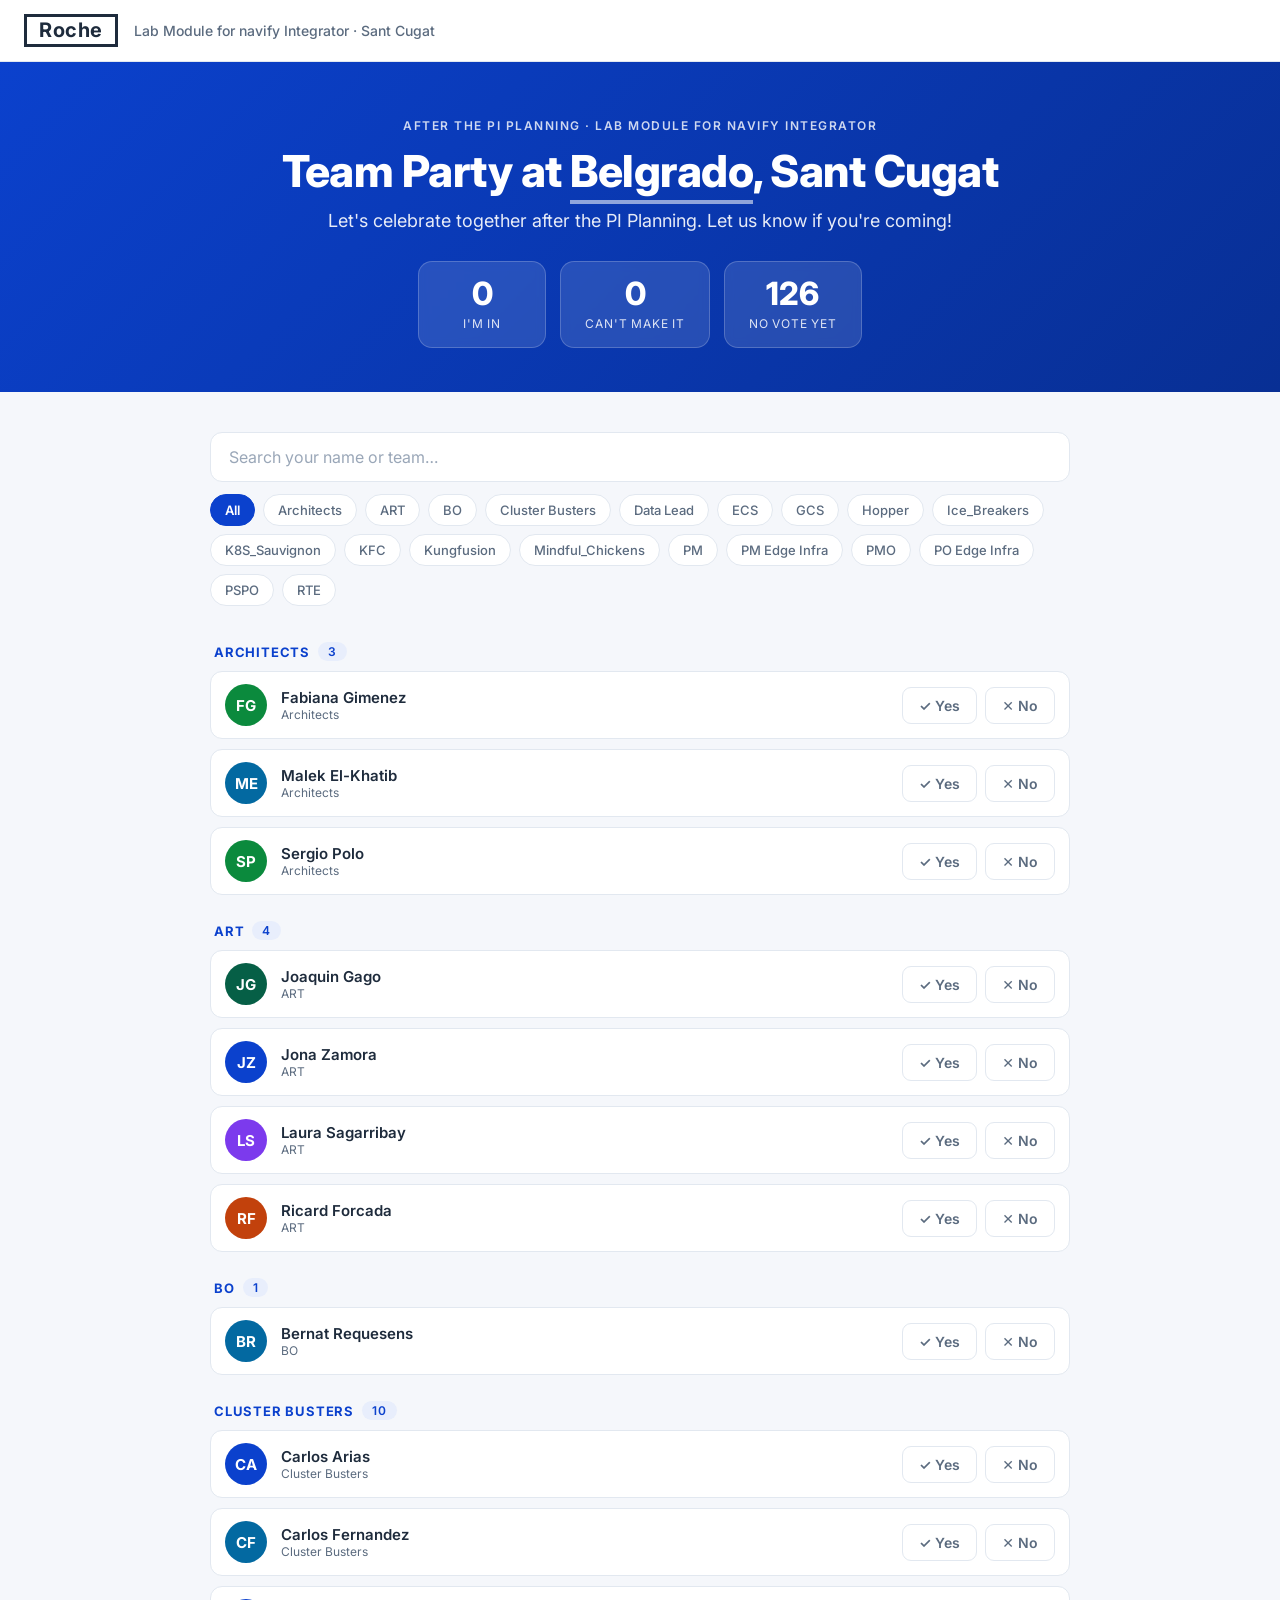
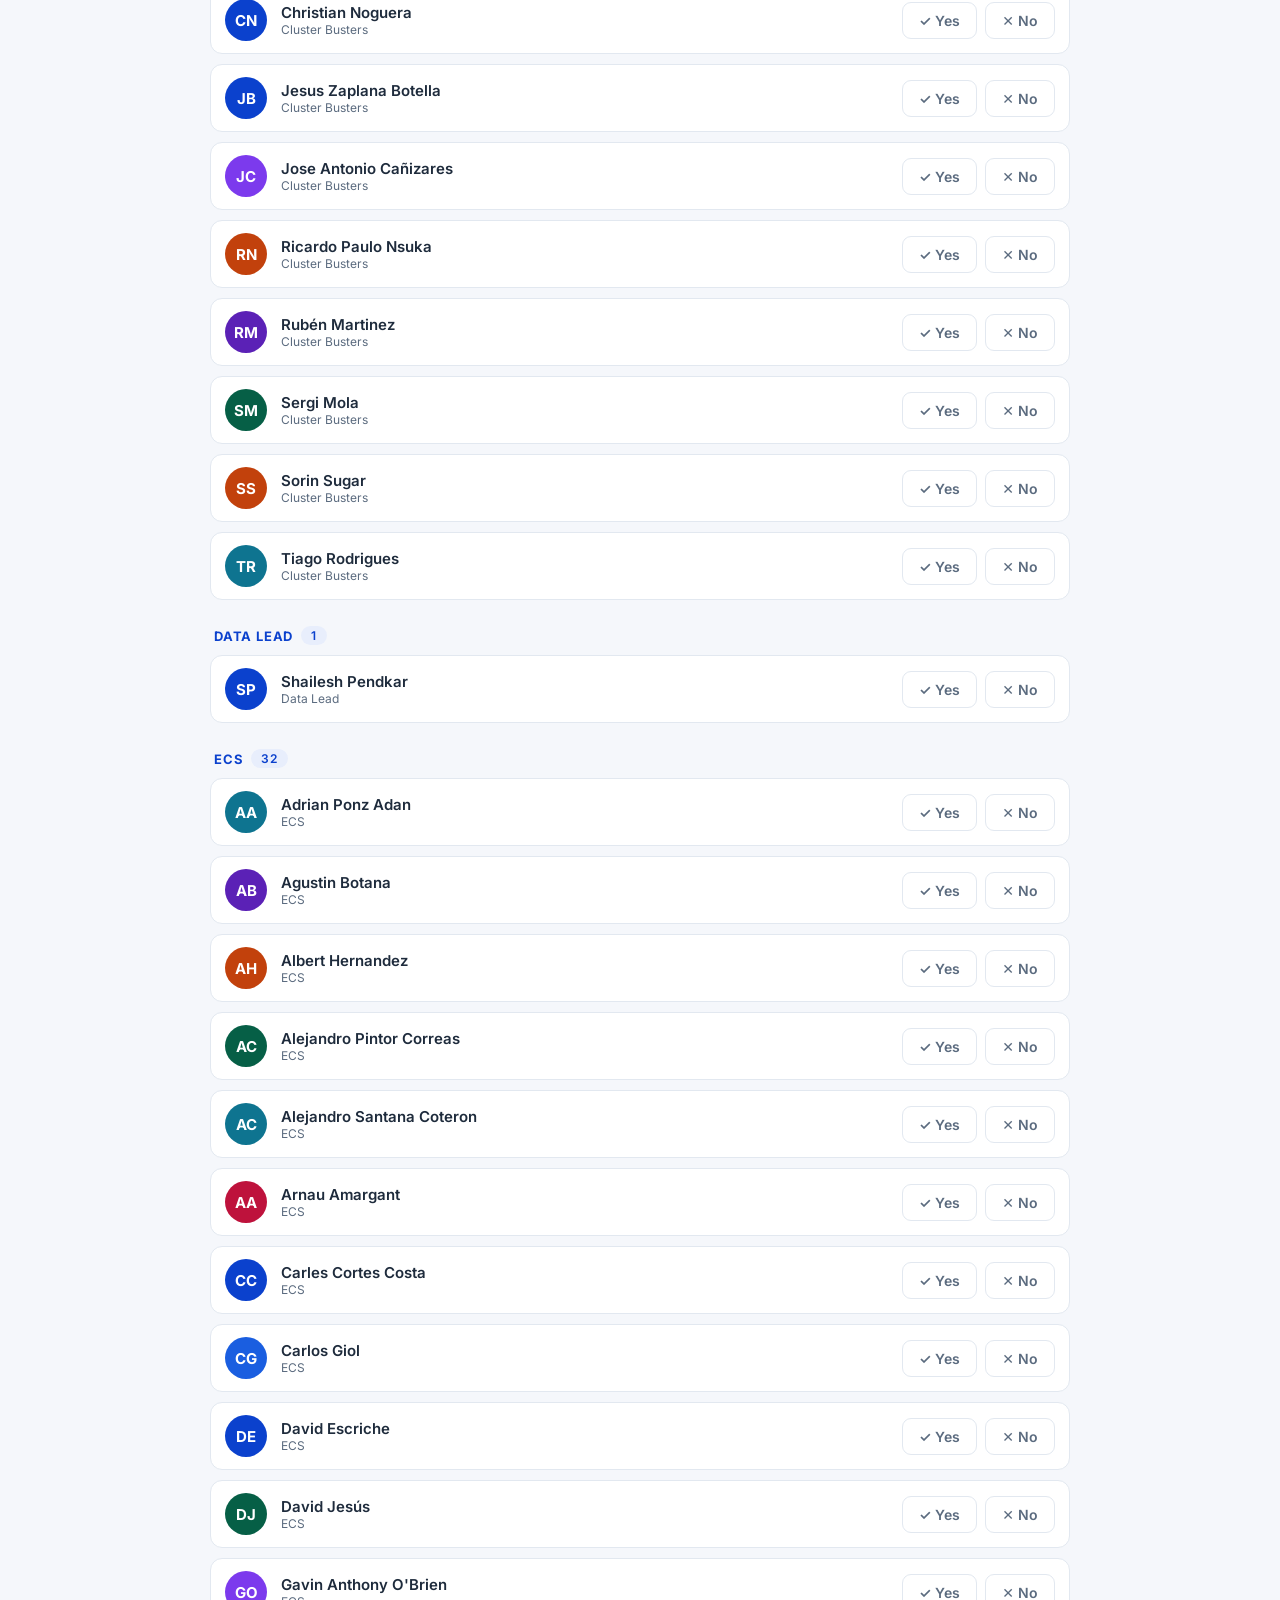
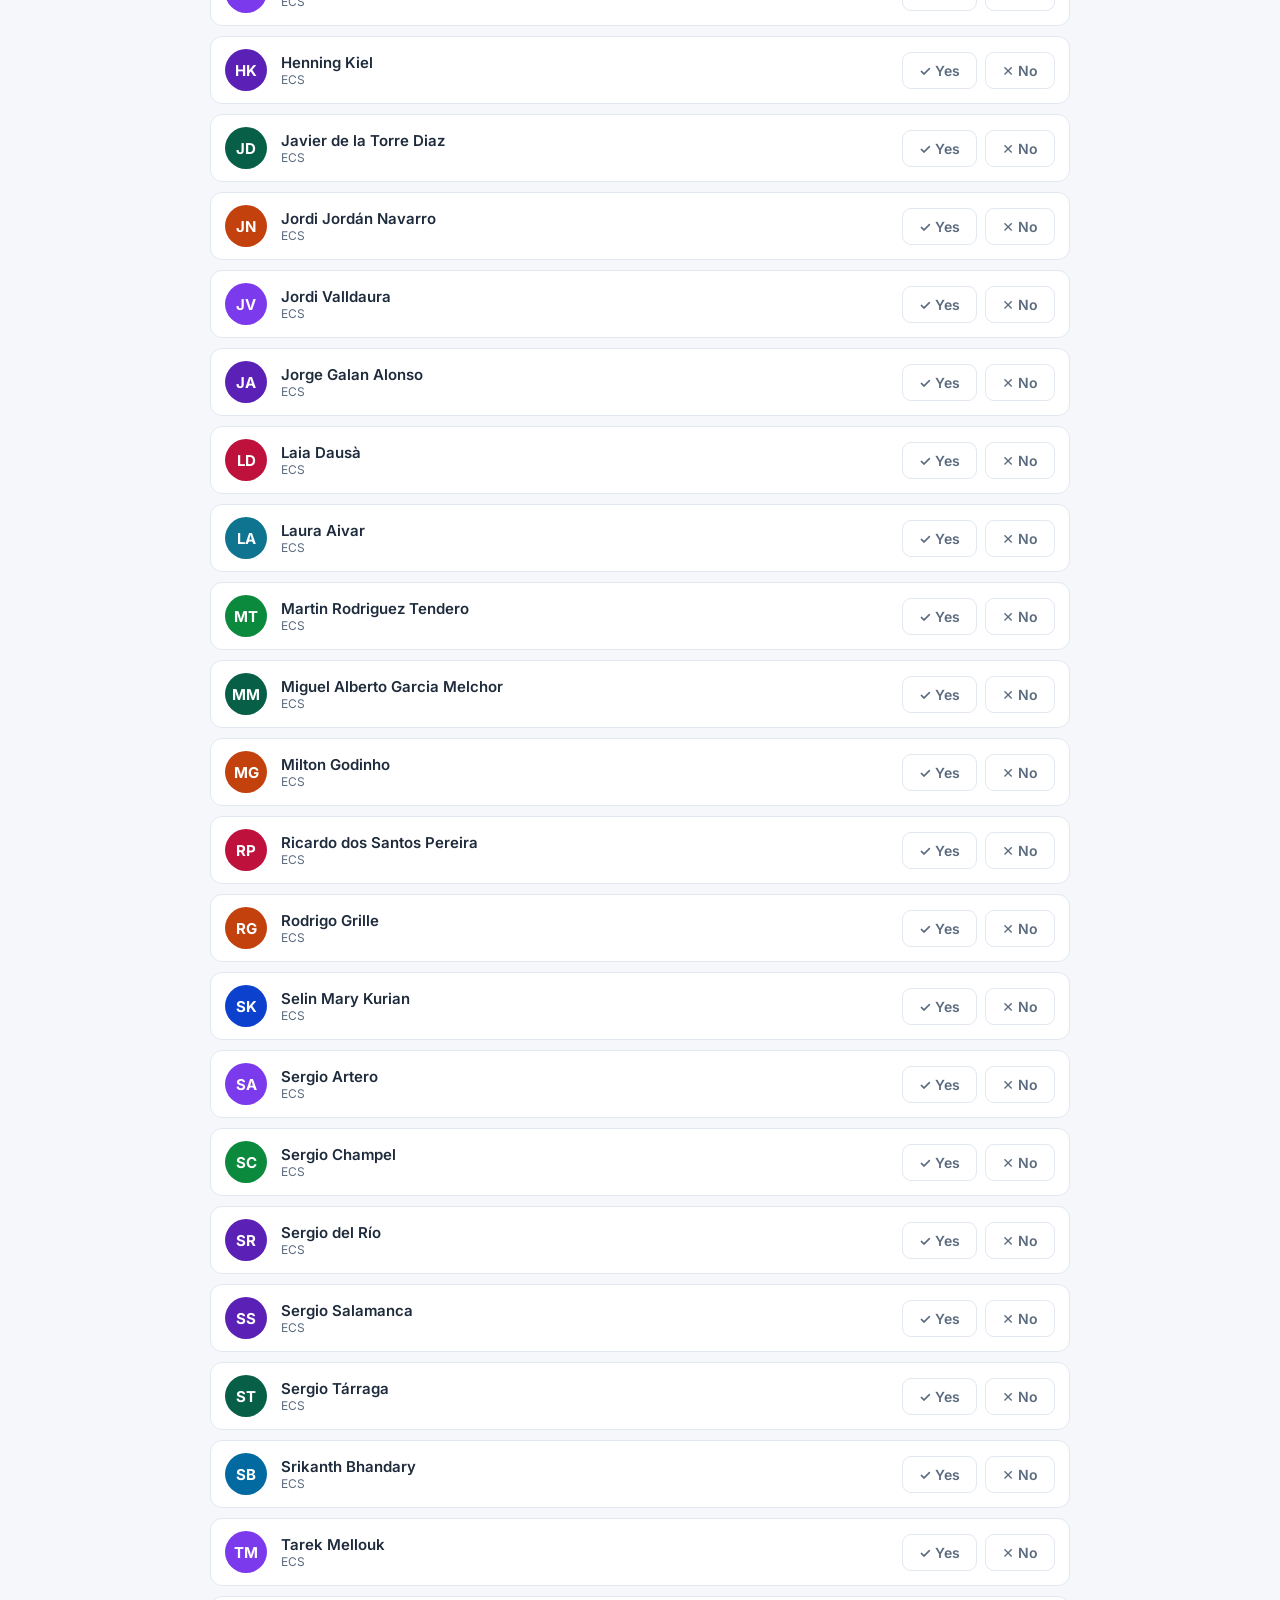
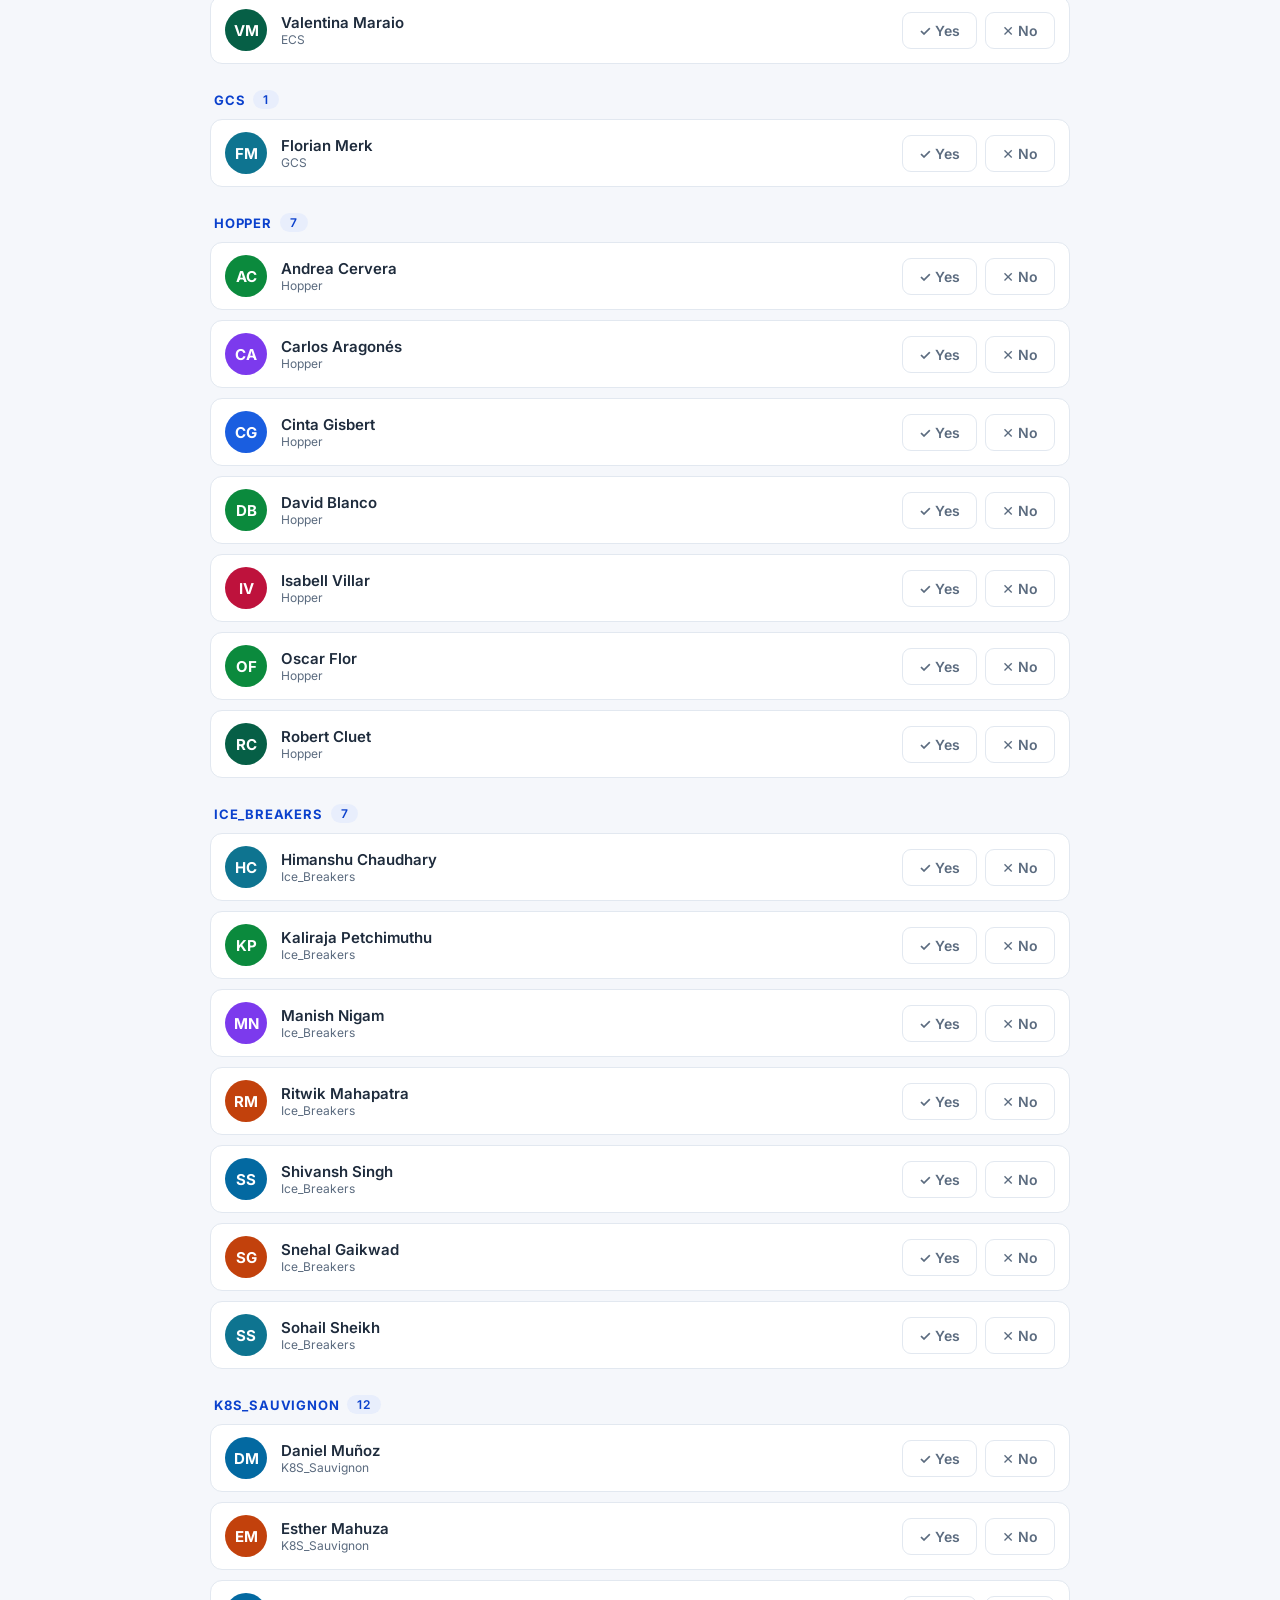
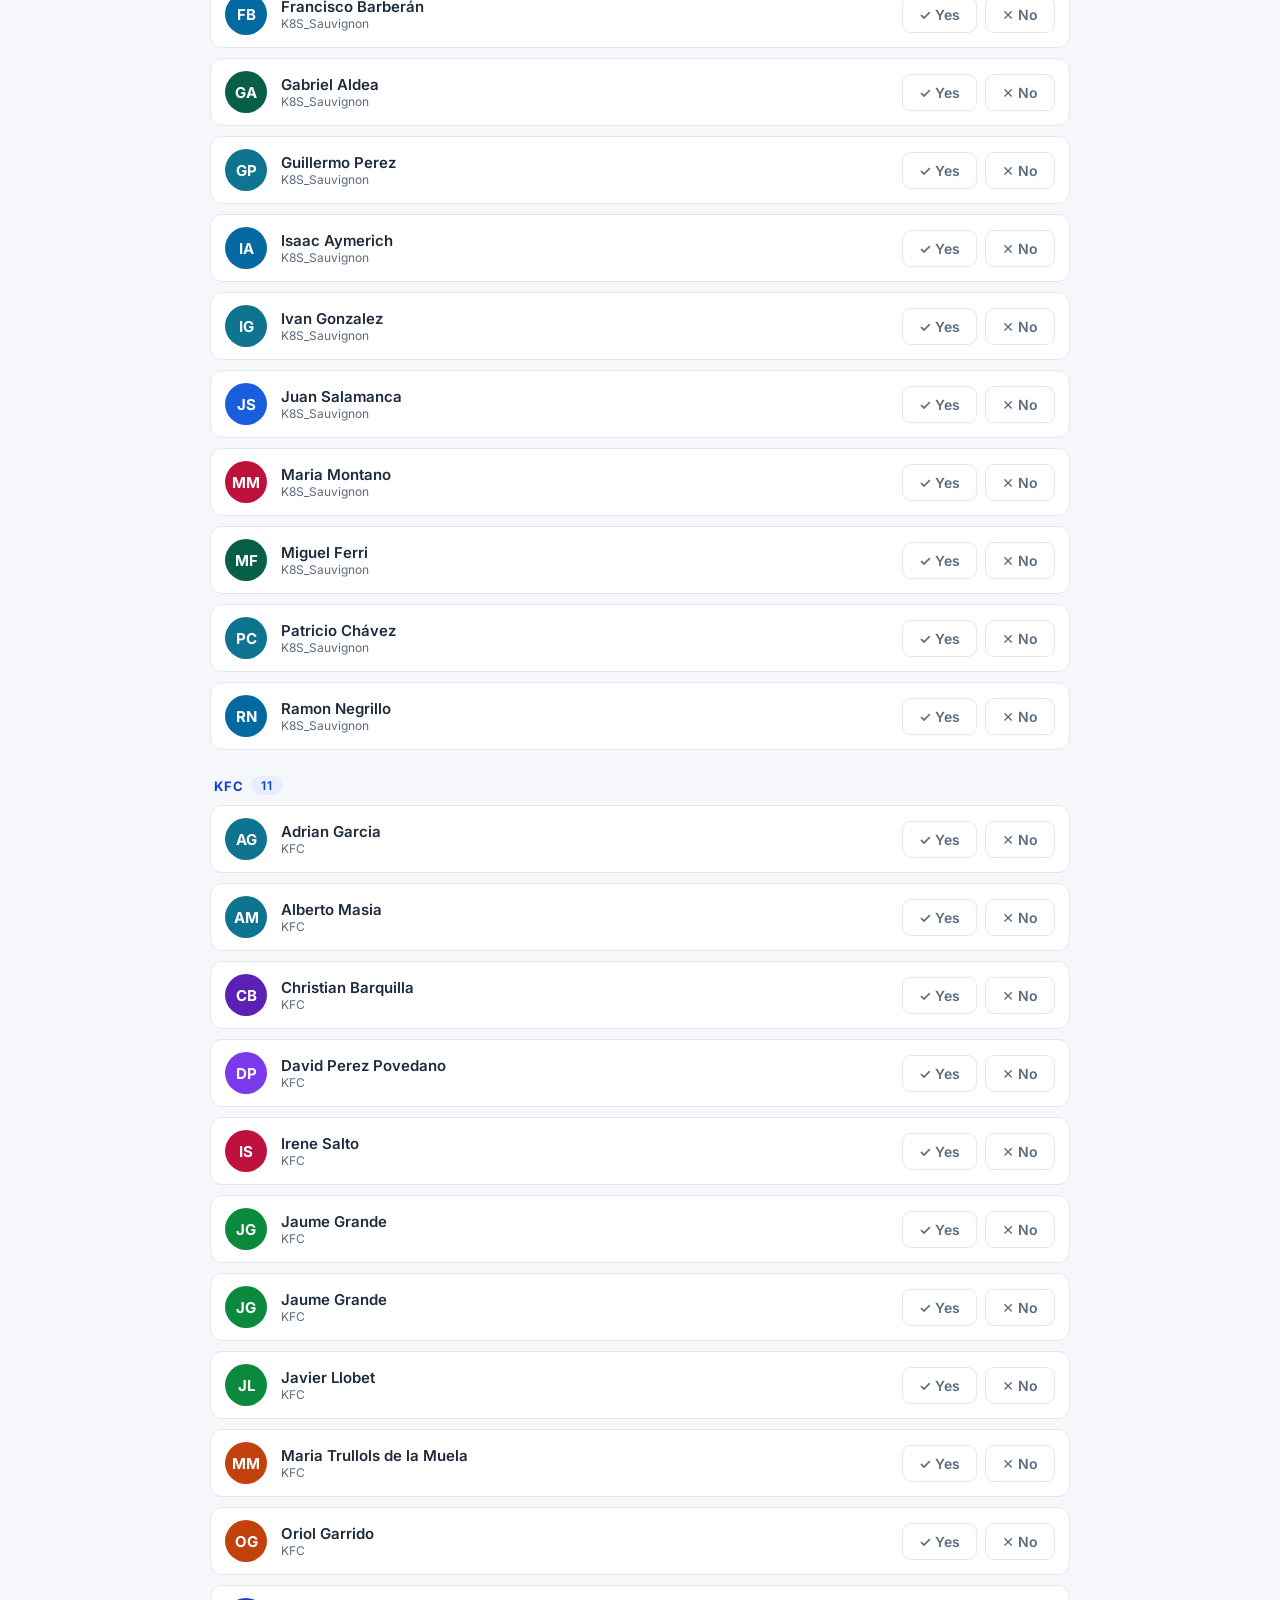
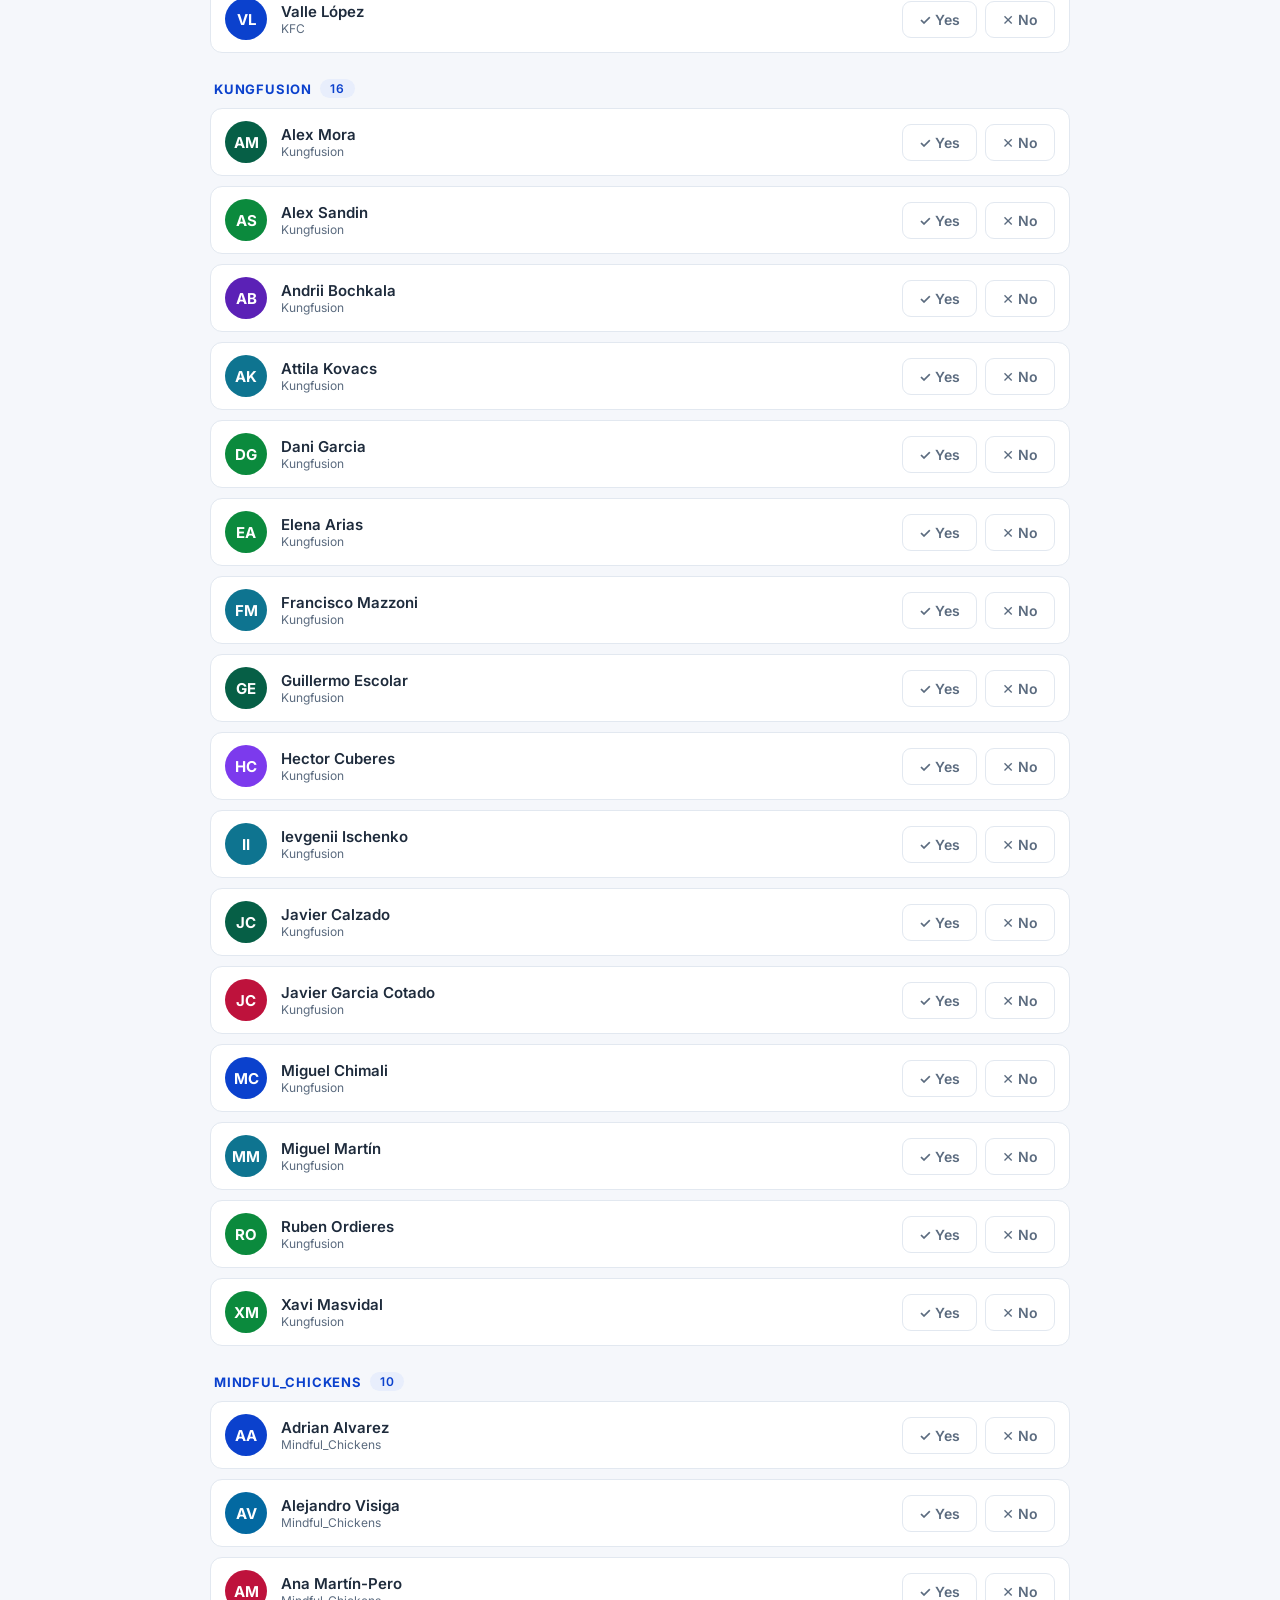
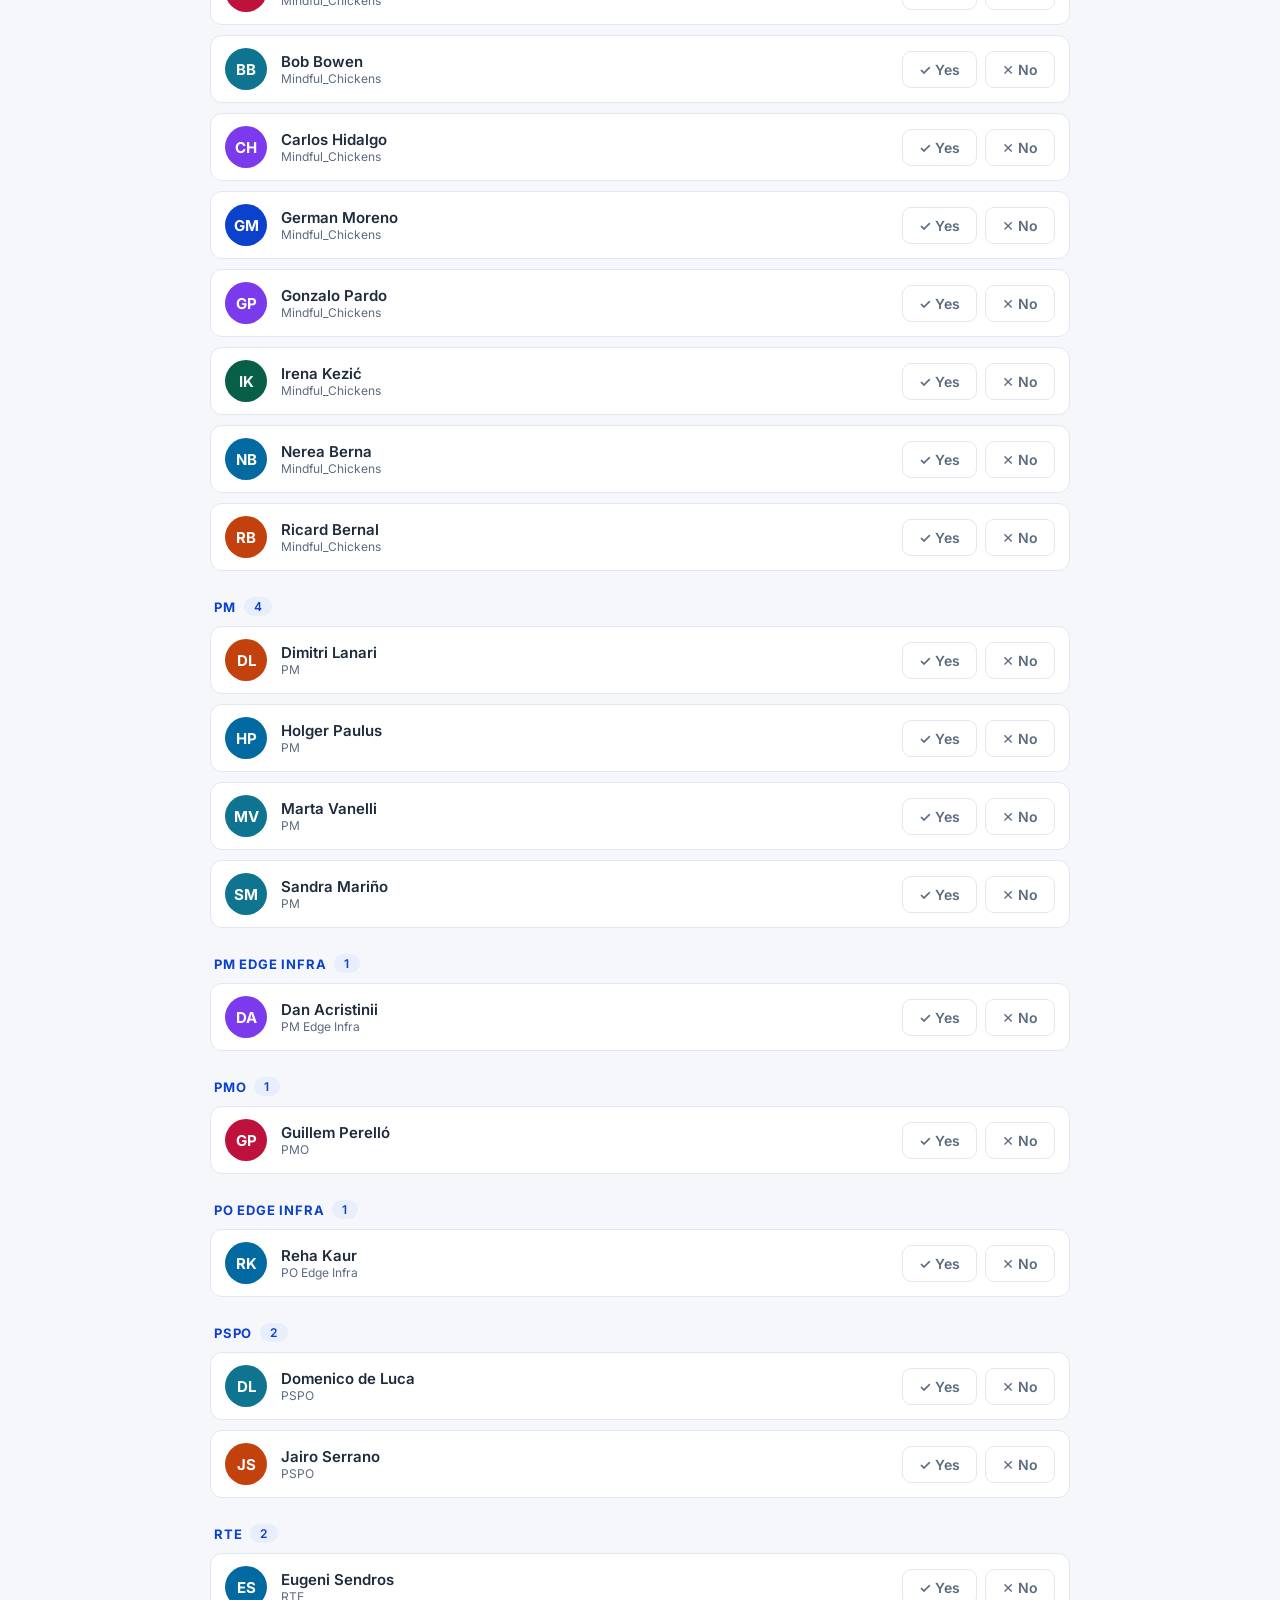
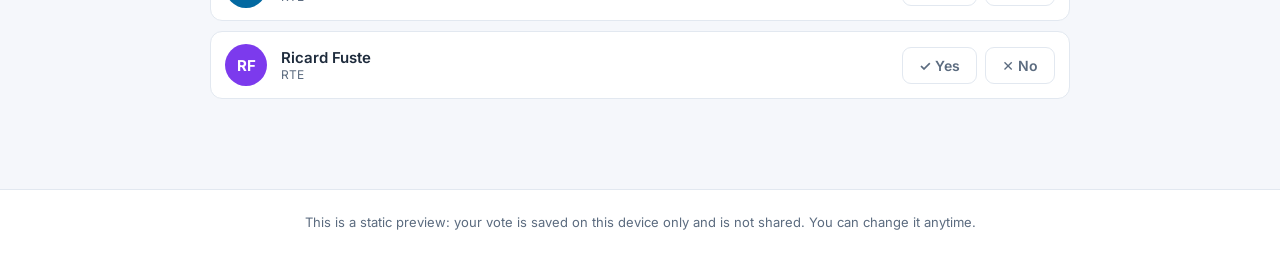
==== party/index.html @ 8cfc6067 "Add party RSVP page for Lab Module for navify Integrator Static voting page published under /party. " ====
<!DOCTYPE html>
<html lang="en">
<head>
  <meta charset="UTF-8" />
  <meta name="viewport" content="width=device-width, initial-scale=1.0" />
  <title>Team Party · Belgrado Sant Cugat</title>
  <link rel="preconnect" href="https://fonts.googleapis.com" />
  <link rel="preconnect" href="https://fonts.gstatic.com" crossorigin />
  <link href="https://fonts.googleapis.com/css2?family=Inter:wght@400;500;600;700;800&display=swap" rel="stylesheet" />
  <link rel="stylesheet" href="styles.css" />
</head>
<body>
  <nav class="topbar">
    <a class="logo" href="#" aria-label="Roche">Roche</a>
    <span class="topbar-title">Lab Module for navify Integrator · Sant Cugat</span>
  </nav>

  <header class="hero">
    <div class="hero-inner">
      <p class="eyebrow">After the PI Planning · Lab Module for navify Integrator</p>
      <h1>Team Party at <span>Belgrado</span>, Sant Cugat</h1>
      <p class="subtitle">Let's celebrate together after the PI Planning. Let us know if you're coming!</p>

      <div class="counters">
        <div class="counter yes">
          <span class="num" id="countYes">0</span>
          <span class="label">I'm in</span>
        </div>
        <div class="counter no">
          <span class="num" id="countNo">0</span>
          <span class="label">Can't make it</span>
        </div>
        <div class="counter pending">
          <span class="num" id="countPending">0</span>
          <span class="label">No vote yet</span>
        </div>
      </div>
    </div>
  </header>

  <main class="container">
    <div class="toolbar">
      <input type="search" id="search" placeholder="Search your name or team…" autocomplete="off" />
      <div class="filters" id="filters"></div>
    </div>

    <div id="teams"></div>

    <p class="empty" id="empty" hidden>No one found with this filter.</p>
  </main>

  <footer class="foot">
    <p id="modeNote">Your vote is saved automatically. You can change it anytime.</p>
  </footer>

  <script src="app.js"></script>
</body>
</html>
---- party/styles.css ----
:root {
  /* Roche brand palette */
  --roche-blue: #0b41cd;
  --roche-blue-dark: #082f94;
  --roche-blue-light: #e8eefc;
  --ink: #1e2b3c;
  --muted: #5b6b7f;
  --line: #e2e8f0;
  --bg: #f5f7fb;
  --card: #ffffff;
  --yes: #0b8a3d;
  --yes-light: #e6f5ec;
  --no: #c8102e;
  --no-light: #fdeaec;
}

* { box-sizing: border-box; margin: 0; padding: 0; }

body {
  font-family: "Inter", system-ui, -apple-system, sans-serif;
  background: var(--bg);
  color: var(--ink);
  min-height: 100vh;
  -webkit-font-smoothing: antialiased;
}

/* Top bar with Roche logo */
.topbar {
  display: flex;
  align-items: center;
  gap: 16px;
  background: #fff;
  border-bottom: 1px solid var(--line);
  padding: 14px 24px;
  position: sticky;
  top: 0;
  z-index: 20;
}
.logo {
  display: inline-block;
  border: 3px solid var(--ink);
  color: var(--ink);
  font-weight: 700;
  font-size: 20px;
  letter-spacing: 0.5px;
  padding: 3px 12px 4px;
  text-decoration: none;
  line-height: 1;
}
.topbar-title {
  color: var(--muted);
  font-size: 14px;
  font-weight: 500;
}

/* Hero */
.hero {
  background: linear-gradient(135deg, var(--roche-blue) 0%, var(--roche-blue-dark) 100%);
  color: #fff;
  padding: 56px 20px 44px;
  text-align: center;
}
.hero-inner { max-width: 820px; margin: 0 auto; }
.eyebrow {
  text-transform: uppercase;
  letter-spacing: 1.5px;
  font-size: 12px;
  font-weight: 600;
  color: rgba(255, 255, 255, 0.8);
  margin-bottom: 14px;
}
.hero h1 {
  font-size: clamp(28px, 5vw, 44px);
  font-weight: 800;
  line-height: 1.12;
  margin-bottom: 14px;
  letter-spacing: -0.5px;
}
.hero h1 span {
  color: #fff;
  border-bottom: 4px solid rgba(255, 255, 255, 0.55);
  padding-bottom: 2px;
}
.subtitle {
  color: rgba(255, 255, 255, 0.9);
  font-size: clamp(15px, 2.5vw, 18px);
  font-weight: 400;
}

.counters {
  display: flex;
  gap: 14px;
  justify-content: center;
  margin-top: 30px;
  flex-wrap: wrap;
}
.counter {
  background: rgba(255, 255, 255, 0.12);
  border: 1px solid rgba(255, 255, 255, 0.2);
  border-radius: 14px;
  padding: 16px 24px;
  min-width: 128px;
  backdrop-filter: blur(4px);
}
.counter .num { display: block; font-size: 32px; font-weight: 800; line-height: 1; color: #fff; }
.counter .label {
  font-size: 12px;
  color: rgba(255, 255, 255, 0.85);
  text-transform: uppercase;
  letter-spacing: 0.8px;
  margin-top: 6px;
  display: block;
}

/* Container */
.container { max-width: 900px; margin: 0 auto; padding: 24px 20px 80px; }

.toolbar {
  position: sticky;
  top: 63px;
  z-index: 10;
  background: var(--bg);
  padding: 16px 0 10px;
}
#search {
  width: 100%;
  padding: 14px 18px;
  border-radius: 12px;
  border: 1px solid var(--line);
  background: #fff;
  color: var(--ink);
  font-size: 16px;
  font-family: inherit;
  outline: none;
  transition: border-color 0.15s, box-shadow 0.15s;
}
#search::placeholder { color: #9aa7b8; }
#search:focus {
  border-color: var(--roche-blue);
  box-shadow: 0 0 0 3px var(--roche-blue-light);
}

.filters {
  display: flex;
  gap: 8px;
  flex-wrap: wrap;
  margin-top: 12px;
}
.chip {
  border: 1px solid var(--line);
  background: #fff;
  color: var(--muted);
  padding: 7px 14px;
  border-radius: 999px;
  font-size: 13px;
  font-weight: 500;
  cursor: pointer;
  font-family: inherit;
  transition: all 0.15s;
}
.chip:hover { border-color: var(--roche-blue); color: var(--roche-blue); }
.chip.active {
  background: var(--roche-blue);
  color: #fff;
  border-color: var(--roche-blue);
  font-weight: 600;
}

/* Team groups */
.team-group { margin-top: 26px; }
.team-title {
  font-size: 13px;
  font-weight: 700;
  color: var(--roche-blue);
  text-transform: uppercase;
  letter-spacing: 0.8px;
  margin-bottom: 10px;
  padding-left: 4px;
  display: flex;
  align-items: center;
}
.team-title .badge {
  background: var(--roche-blue-light);
  color: var(--roche-blue);
  border-radius: 999px;
  padding: 2px 10px;
  font-size: 12px;
  margin-left: 8px;
  font-weight: 600;
}

/* Person card */
.person {
  display: flex;
  align-items: center;
  gap: 14px;
  background: var(--card);
  border: 1px solid var(--line);
  border-radius: 12px;
  padding: 12px 14px;
  margin-bottom: 10px;
  transition: box-shadow 0.15s, border-color 0.15s;
}
.person:hover { box-shadow: 0 4px 14px rgba(11, 65, 205, 0.08); }
.person.voted-yes { border-color: var(--yes); background: var(--yes-light); }
.person.voted-no { border-color: var(--no); background: var(--no-light); }

.avatar {
  width: 42px;
  height: 42px;
  border-radius: 50%;
  display: grid;
  place-items: center;
  font-weight: 700;
  font-size: 15px;
  color: #fff;
  flex-shrink: 0;
}
.person-info { flex: 1; min-width: 0; }
.person-name { font-weight: 600; font-size: 15px; color: var(--ink); }
.person-team { font-size: 12px; color: var(--muted); }

.actions { display: flex; gap: 8px; flex-shrink: 0; }
.btn {
  border: 1px solid var(--line);
  background: #fff;
  color: var(--muted);
  padding: 9px 16px;
  border-radius: 9px;
  font-size: 14px;
  font-weight: 600;
  cursor: pointer;
  font-family: inherit;
  transition: all 0.15s;
}
.btn:hover { border-color: #b9c4d2; color: var(--ink); }
.btn.yes.active { background: var(--yes); border-color: var(--yes); color: #fff; }
.btn.no.active { background: var(--no); border-color: var(--no); color: #fff; }

.empty { text-align: center; color: var(--muted); margin-top: 40px; }

.foot {
  text-align: center;
  color: var(--muted);
  font-size: 13px;
  padding: 24px 20px 40px;
  border-top: 1px solid var(--line);
  background: #fff;
}

@media (max-width: 520px) {
  .btn { padding: 9px 12px; }
  .actions { gap: 6px; }
  .person { padding: 10px 11px; gap: 10px; }
  .toolbar { top: 61px; }
}
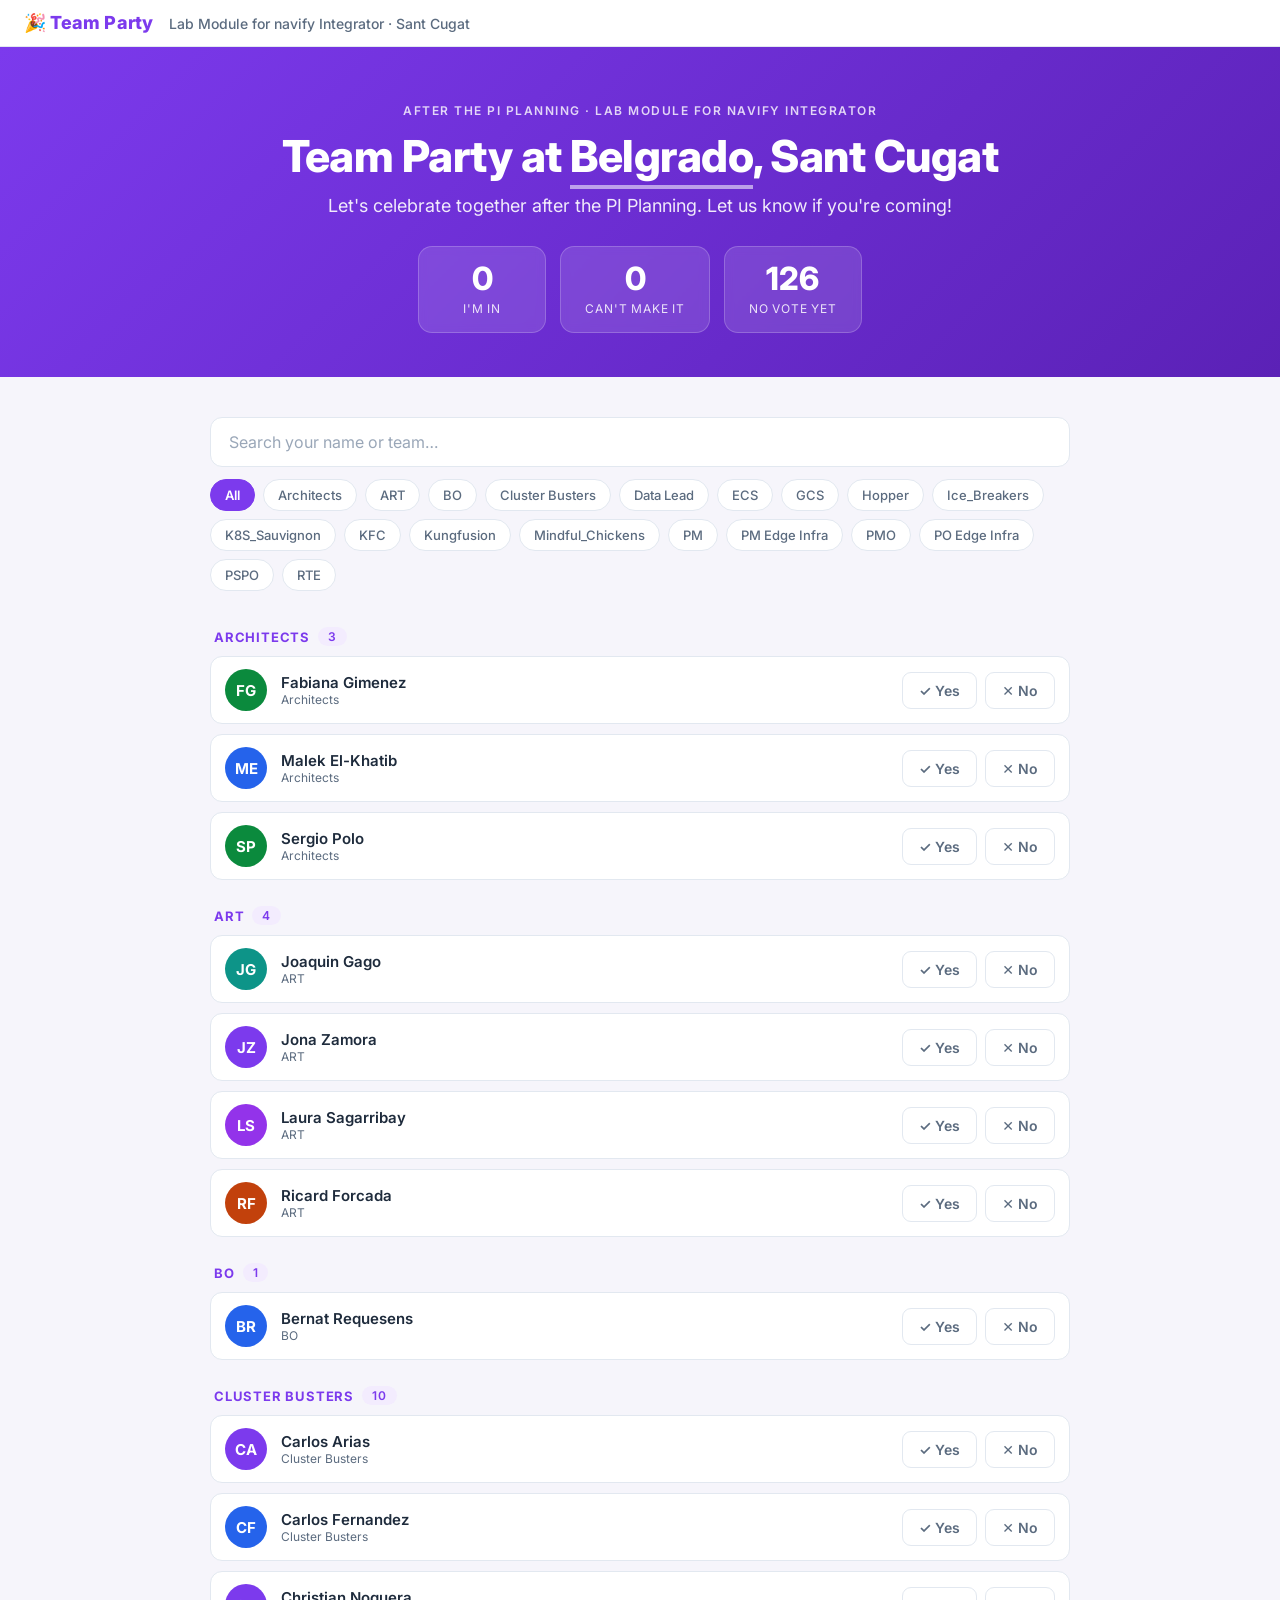
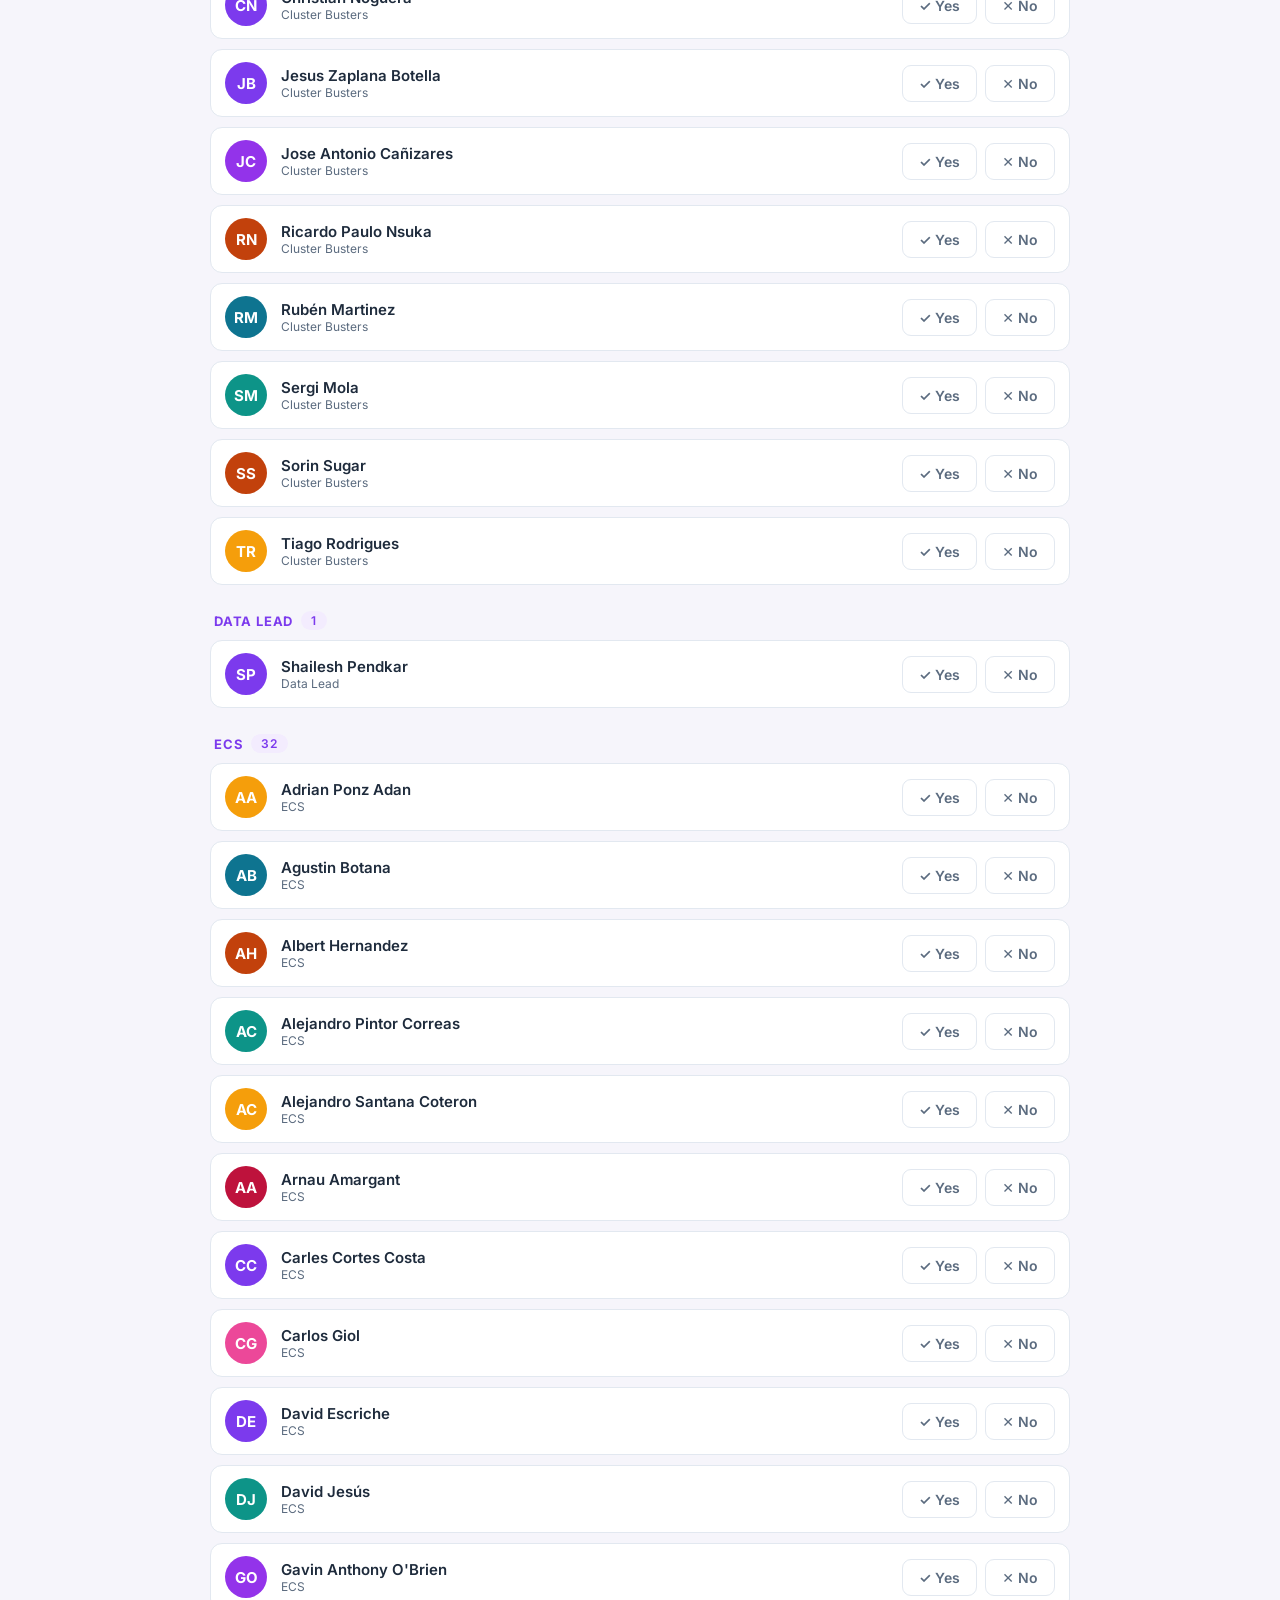
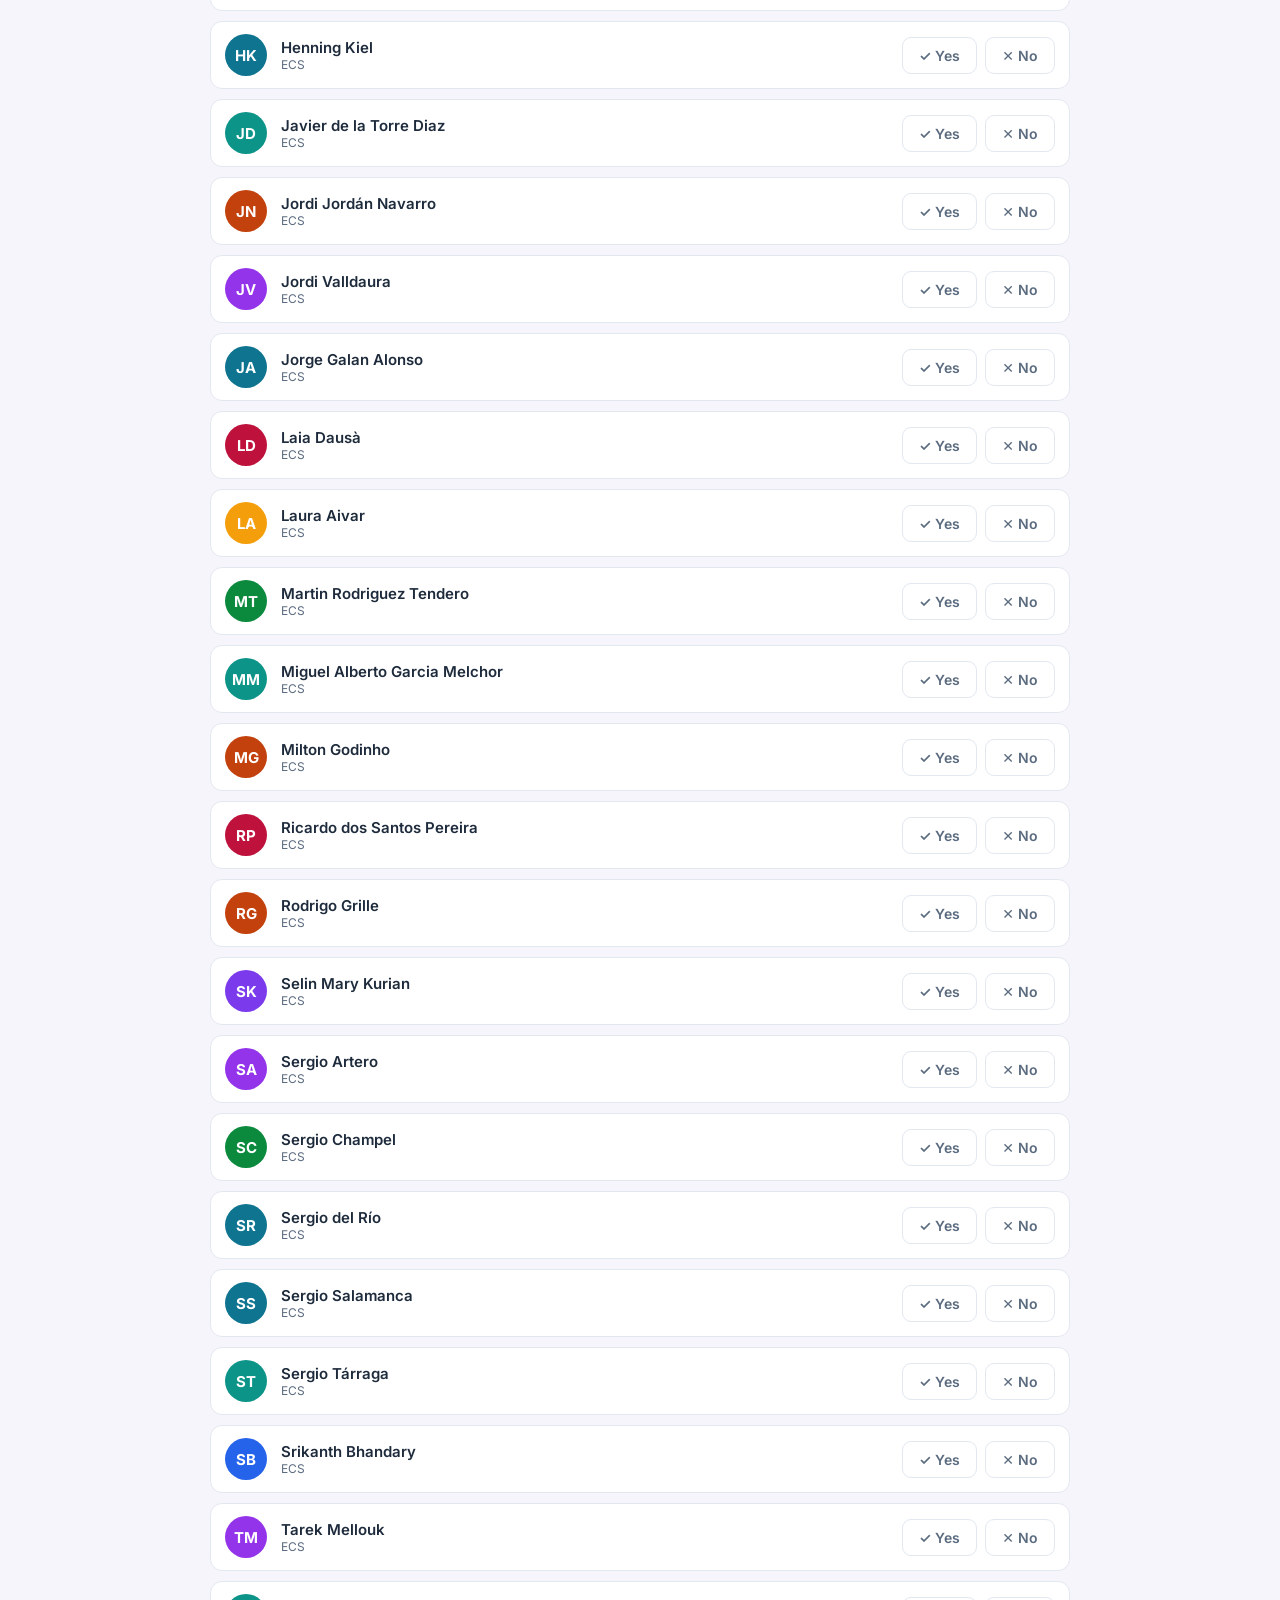
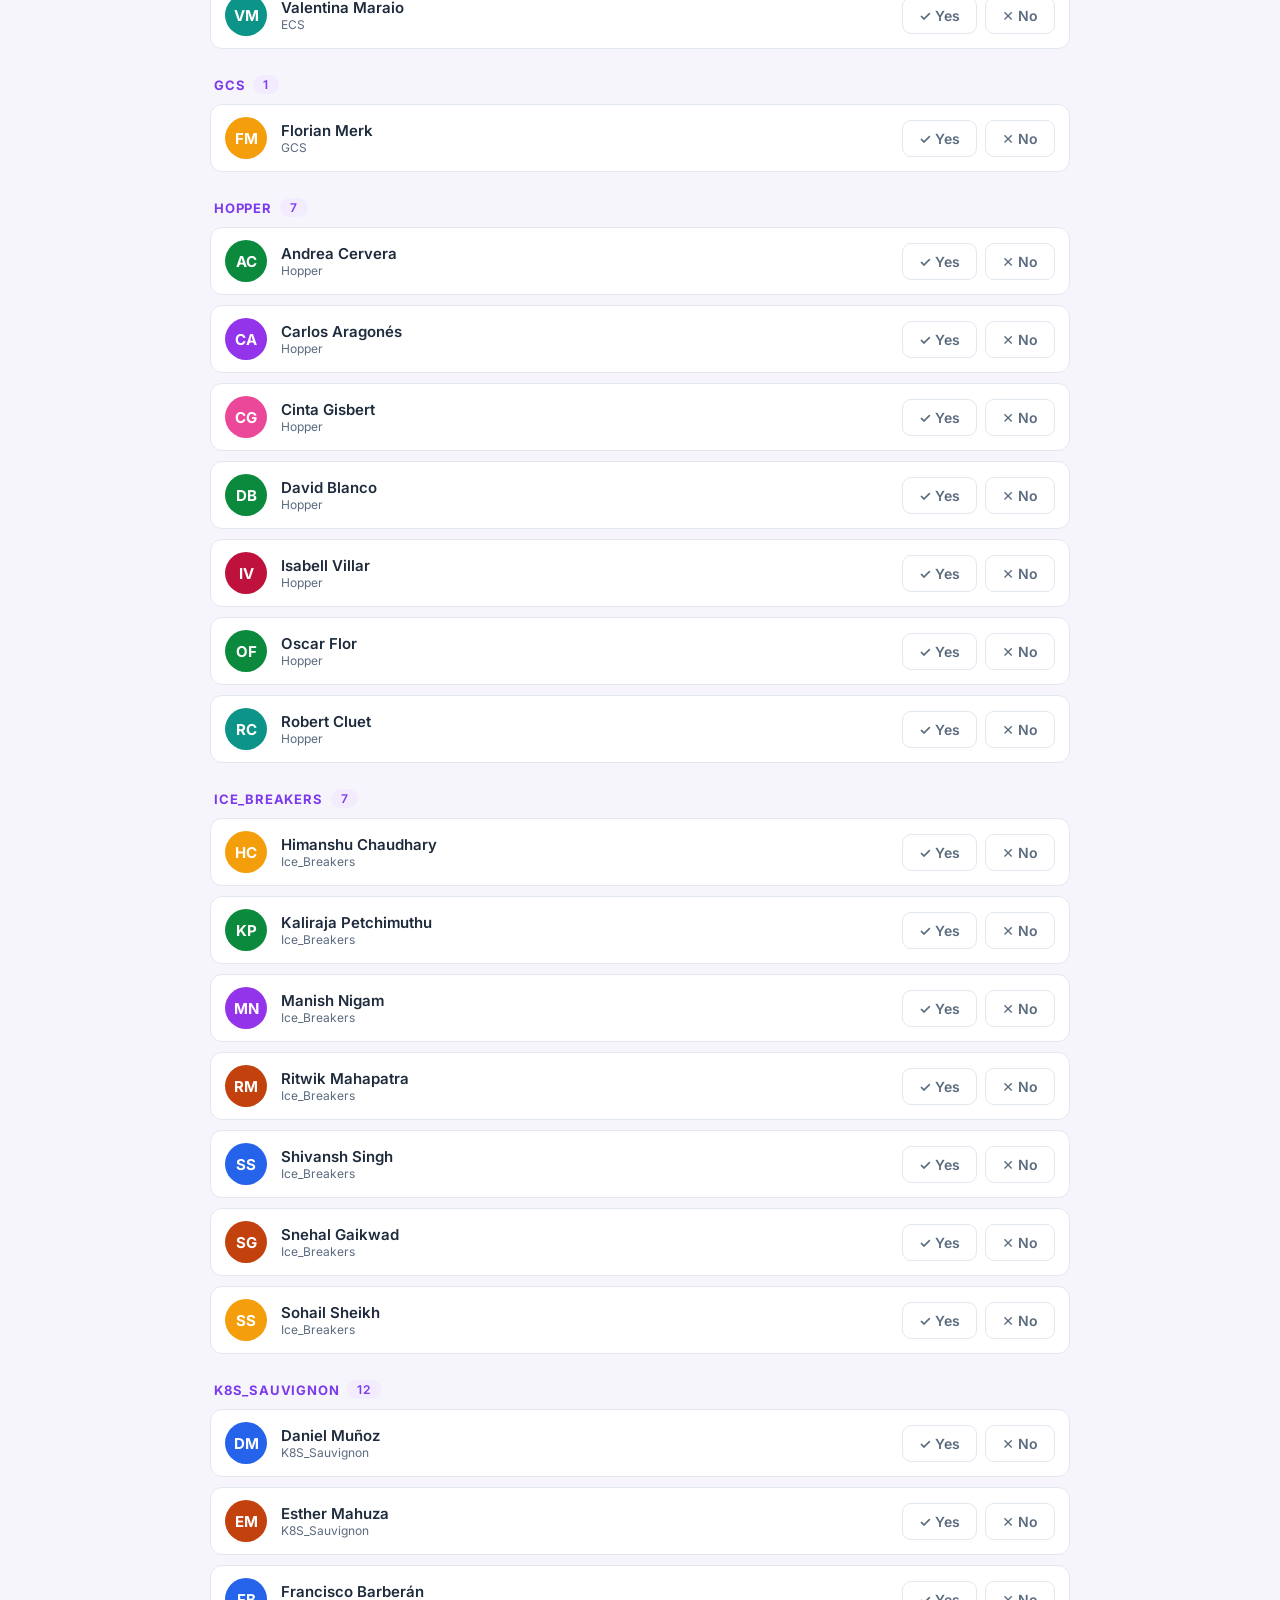
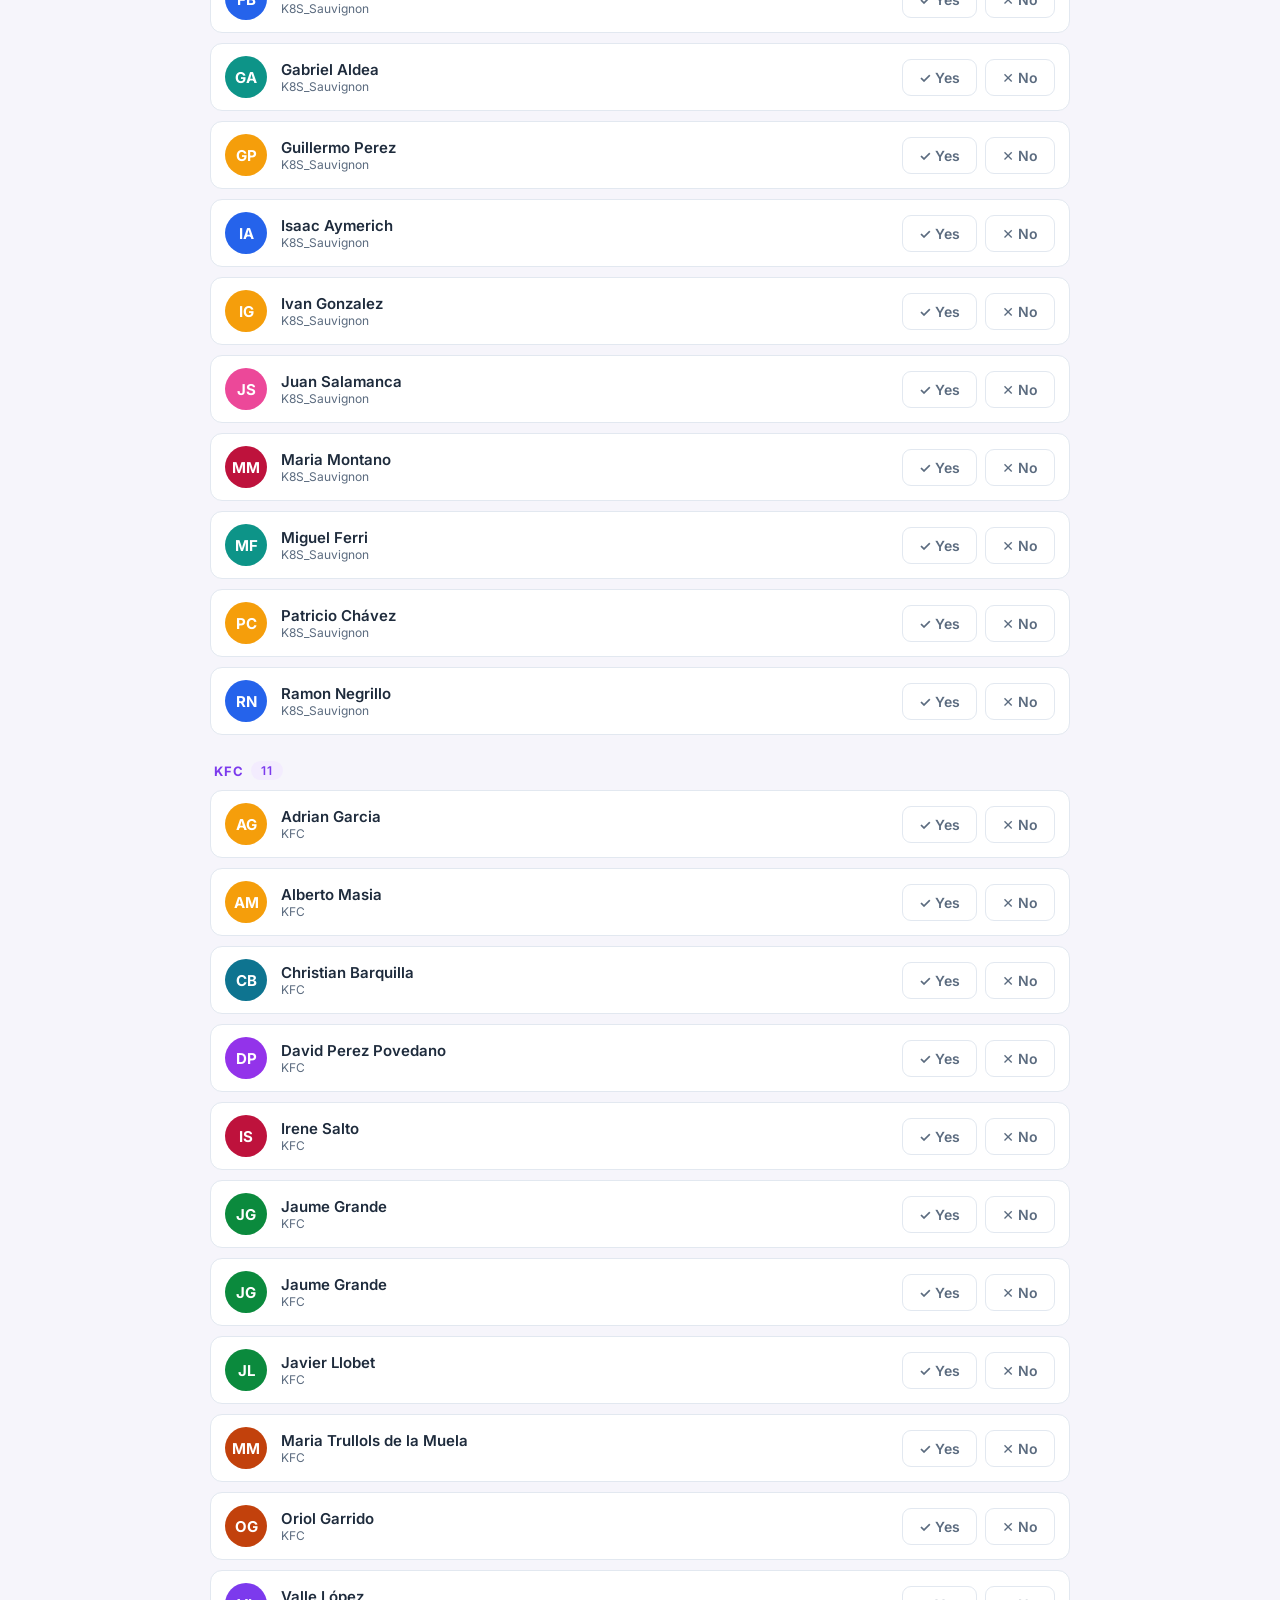
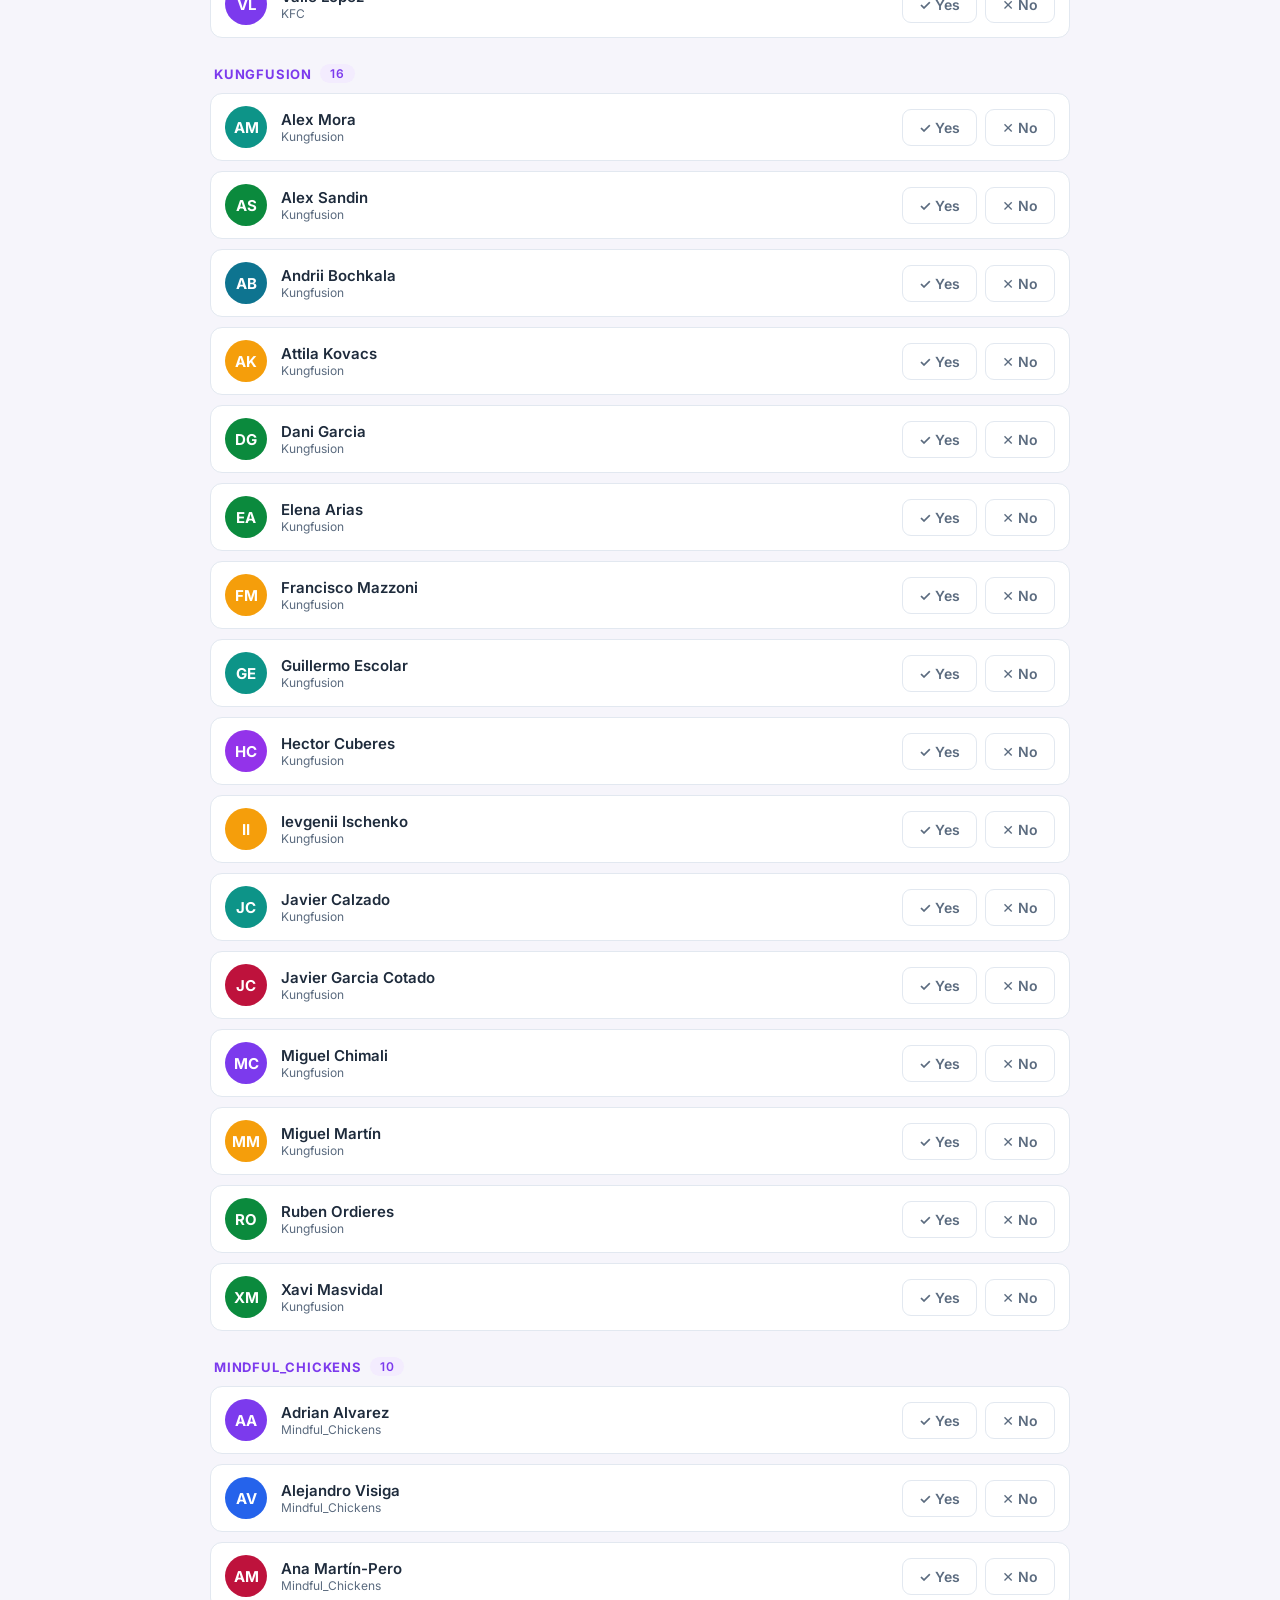
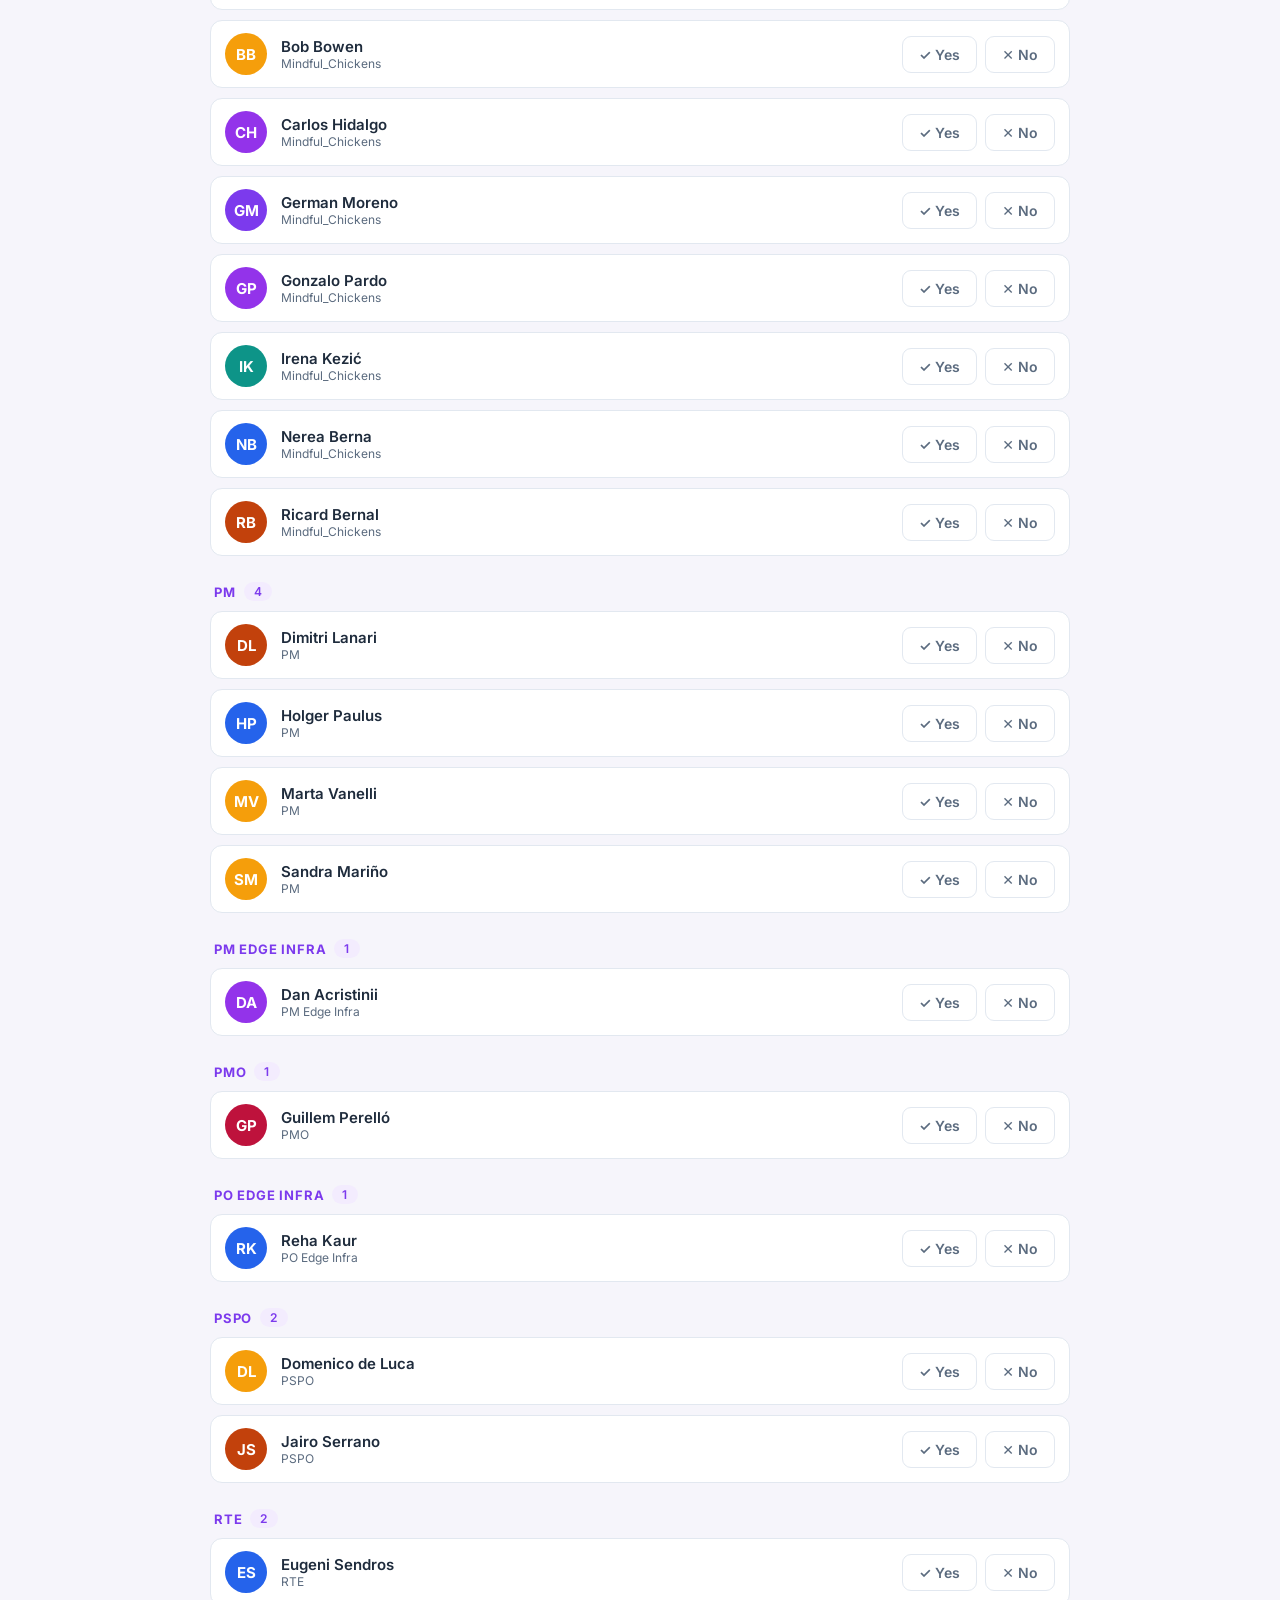
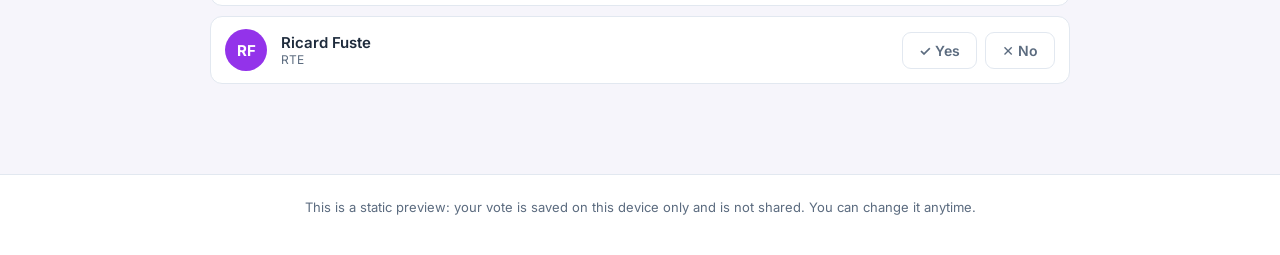
==== commit c75edafd: "Remove Roche branding from party page; use neutral festive theme Co-authored-by: Ona <no-reply@ona.c" ====
--- a/party/index.html
+++ b/party/index.html
@@ -11,7 +11,7 @@
 </head>
 <body>
   <nav class="topbar">
-    <a class="logo" href="#" aria-label="Roche">Roche</a>
+    <span class="logo" aria-label="Team party">🎉 Team Party</span>
     <span class="topbar-title">Lab Module for navify Integrator · Sant Cugat</span>
   </nav>
 
--- a/party/styles.css
+++ b/party/styles.css
@@ -1,12 +1,12 @@
 :root {
-  /* Roche brand palette */
-  --roche-blue: #0b41cd;
-  --roche-blue-dark: #082f94;
-  --roche-blue-light: #e8eefc;
+  /* Neutral festive palette */
+  --brand: #7c3aed;
+  --brand-dark: #5b21b6;
+  --brand-light: #f3ecfe;
   --ink: #1e2b3c;
   --muted: #5b6b7f;
   --line: #e2e8f0;
-  --bg: #f5f7fb;
+  --bg: #f6f5fb;
   --card: #ffffff;
   --yes: #0b8a3d;
   --yes-light: #e6f5ec;
@@ -24,7 +24,7 @@
   -webkit-font-smoothing: antialiased;
 }
 
-/* Top bar with Roche logo */
+/* Top bar */
 .topbar {
   display: flex;
   align-items: center;
@@ -38,13 +38,10 @@
 }
 .logo {
   display: inline-block;
-  border: 3px solid var(--ink);
-  color: var(--ink);
-  font-weight: 700;
-  font-size: 20px;
-  letter-spacing: 0.5px;
-  padding: 3px 12px 4px;
-  text-decoration: none;
+  color: var(--brand);
+  font-weight: 800;
+  font-size: 18px;
+  letter-spacing: 0.2px;
   line-height: 1;
 }
 .topbar-title {
@@ -55,7 +52,7 @@
 
 /* Hero */
 .hero {
-  background: linear-gradient(135deg, var(--roche-blue) 0%, var(--roche-blue-dark) 100%);
+  background: linear-gradient(135deg, var(--brand) 0%, var(--brand-dark) 100%);
   color: #fff;
   padding: 56px 20px 44px;
   text-align: center;
@@ -136,8 +133,8 @@
 }
 #search::placeholder { color: #9aa7b8; }
 #search:focus {
-  border-color: var(--roche-blue);
-  box-shadow: 0 0 0 3px var(--roche-blue-light);
+  border-color: var(--brand);
+  box-shadow: 0 0 0 3px var(--brand-light);
 }
 
 .filters {
@@ -158,11 +155,11 @@
   font-family: inherit;
   transition: all 0.15s;
 }
-.chip:hover { border-color: var(--roche-blue); color: var(--roche-blue); }
+.chip:hover { border-color: var(--brand); color: var(--brand); }
 .chip.active {
-  background: var(--roche-blue);
-  color: #fff;
-  border-color: var(--roche-blue);
+  background: var(--brand);
+  color: #fff;
+  border-color: var(--brand);
   font-weight: 600;
 }
 
@@ -171,7 +168,7 @@
 .team-title {
   font-size: 13px;
   font-weight: 700;
-  color: var(--roche-blue);
+  color: var(--brand);
   text-transform: uppercase;
   letter-spacing: 0.8px;
   margin-bottom: 10px;
@@ -180,8 +177,8 @@
   align-items: center;
 }
 .team-title .badge {
-  background: var(--roche-blue-light);
-  color: var(--roche-blue);
+  background: var(--brand-light);
+  color: var(--brand);
   border-radius: 999px;
   padding: 2px 10px;
   font-size: 12px;
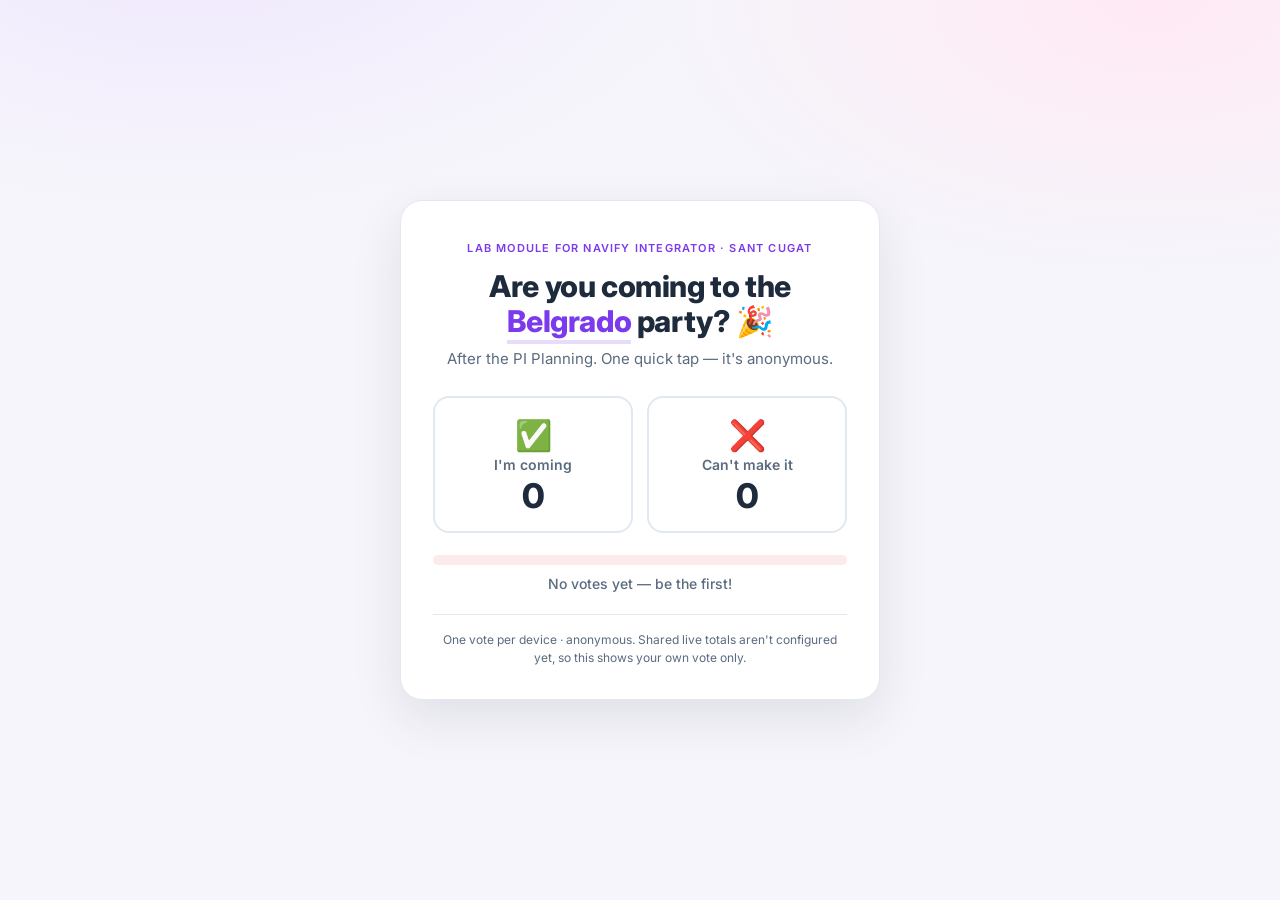
==== commit 04b3235f: "Simplify to anonymous one-vote-per-device RSVP counter Replace the named roster with a single anonym" ====
--- a/party/index.html
+++ b/party/index.html
@@ -9,50 +9,34 @@
   <link href="https://fonts.googleapis.com/css2?family=Inter:wght@400;500;600;700;800&display=swap" rel="stylesheet" />
   <link rel="stylesheet" href="styles.css" />
 </head>
-<body>
-  <nav class="topbar">
-    <span class="logo" aria-label="Team party">🎉 Team Party</span>
-    <span class="topbar-title">Lab Module for navify Integrator · Sant Cugat</span>
-  </nav>
+<body class="center">
+  <main class="poll">
+    <p class="eyebrow">Lab Module for navify Integrator · Sant Cugat</p>
+    <h1>Are you coming to the <span>Belgrado</span> party? 🎉</h1>
+    <p class="subtitle">After the PI Planning. One quick tap — it's anonymous.</p>
 
-  <header class="hero">
-    <div class="hero-inner">
-      <p class="eyebrow">After the PI Planning · Lab Module for navify Integrator</p>
-      <h1>Team Party at <span>Belgrado</span>, Sant Cugat</h1>
-      <p class="subtitle">Let's celebrate together after the PI Planning. Let us know if you're coming!</p>
-
-      <div class="counters">
-        <div class="counter yes">
-          <span class="num" id="countYes">0</span>
-          <span class="label">I'm in</span>
-        </div>
-        <div class="counter no">
-          <span class="num" id="countNo">0</span>
-          <span class="label">Can't make it</span>
-        </div>
-        <div class="counter pending">
-          <span class="num" id="countPending">0</span>
-          <span class="label">No vote yet</span>
-        </div>
-      </div>
-    </div>
-  </header>
-
-  <main class="container">
-    <div class="toolbar">
-      <input type="search" id="search" placeholder="Search your name or team…" autocomplete="off" />
-      <div class="filters" id="filters"></div>
+    <div class="vote-buttons">
+      <button class="vote yes" id="voteYes">
+        <span class="vote-emoji">✅</span>
+        <span class="vote-label">I'm coming</span>
+        <span class="vote-count" id="countYes">0</span>
+      </button>
+      <button class="vote no" id="voteNo">
+        <span class="vote-emoji">❌</span>
+        <span class="vote-label">Can't make it</span>
+        <span class="vote-count" id="countNo">0</span>
+      </button>
     </div>
 
-    <div id="teams"></div>
+    <div class="bar" aria-hidden="true">
+      <div class="bar-yes" id="barYes"></div>
+    </div>
+    <p class="total" id="total">No votes yet</p>
 
-    <p class="empty" id="empty" hidden>No one found with this filter.</p>
+    <p class="mode-note" id="modeNote"></p>
   </main>
 
-  <footer class="foot">
-    <p id="modeNote">Your vote is saved automatically. You can change it anytime.</p>
-  </footer>
-
-  <script src="app.js"></script>
+  <script src="firebase-config.js"></script>
+  <script type="module" src="app.js"></script>
 </body>
 </html>
--- a/party/styles.css
+++ b/party/styles.css
@@ -1,8 +1,6 @@
 :root {
-  /* Neutral festive palette */
   --brand: #7c3aed;
   --brand-dark: #5b21b6;
-  --brand-light: #f3ecfe;
   --ink: #1e2b3c;
   --muted: #5b6b7f;
   --line: #e2e8f0;
@@ -18,236 +16,130 @@
 
 body {
   font-family: "Inter", system-ui, -apple-system, sans-serif;
-  background: var(--bg);
+  background:
+    radial-gradient(900px 500px at 15% -10%, #efe7fe, transparent 60%),
+    radial-gradient(900px 500px at 90% 0%, #ffe9f4, transparent 55%),
+    var(--bg);
   color: var(--ink);
   min-height: 100vh;
   -webkit-font-smoothing: antialiased;
 }
+body.center {
+  display: grid;
+  place-items: center;
+  padding: 24px;
+}
 
-/* Top bar */
-.topbar {
+.poll {
+  background: var(--card);
+  border: 1px solid var(--line);
+  border-radius: 22px;
+  box-shadow: 0 18px 50px rgba(30, 43, 60, 0.10);
+  padding: 40px 32px 32px;
+  max-width: 480px;
+  width: 100%;
+  text-align: center;
+}
+
+.eyebrow {
+  text-transform: uppercase;
+  letter-spacing: 1.2px;
+  font-size: 11px;
+  font-weight: 600;
+  color: var(--brand);
+  margin-bottom: 14px;
+}
+.poll h1 {
+  font-size: clamp(24px, 5vw, 30px);
+  font-weight: 800;
+  line-height: 1.18;
+  letter-spacing: -0.4px;
+  margin-bottom: 10px;
+}
+.poll h1 span {
+  color: var(--brand);
+  border-bottom: 4px solid #e7ddfb;
+  padding-bottom: 1px;
+}
+.subtitle {
+  color: var(--muted);
+  font-size: 15px;
+  margin-bottom: 28px;
+}
+
+/* Vote buttons */
+.vote-buttons {
+  display: grid;
+  grid-template-columns: 1fr 1fr;
+  gap: 14px;
+  margin-bottom: 22px;
+}
+.vote {
   display: flex;
+  flex-direction: column;
   align-items: center;
-  gap: 16px;
+  gap: 6px;
+  padding: 22px 12px 18px;
+  border-radius: 16px;
+  border: 2px solid var(--line);
   background: #fff;
-  border-bottom: 1px solid var(--line);
-  padding: 14px 24px;
-  position: sticky;
-  top: 0;
-  z-index: 20;
+  cursor: pointer;
+  font-family: inherit;
+  transition: transform 0.12s, border-color 0.15s, background 0.15s, box-shadow 0.15s;
 }
-.logo {
-  display: inline-block;
-  color: var(--brand);
+.vote:hover { transform: translateY(-2px); box-shadow: 0 8px 20px rgba(30, 43, 60, 0.08); }
+.vote:active { transform: translateY(0); }
+.vote-emoji { font-size: 30px; line-height: 1; }
+.vote-label {
+  font-size: 14px;
+  font-weight: 600;
+  color: var(--muted);
+}
+.vote-count {
+  font-size: 34px;
   font-weight: 800;
-  font-size: 18px;
-  letter-spacing: 0.2px;
   line-height: 1;
+  color: var(--ink);
 }
-.topbar-title {
+
+.vote.yes.chosen { border-color: var(--yes); background: var(--yes-light); }
+.vote.yes.chosen .vote-label { color: var(--yes); }
+.vote.yes.chosen .vote-count { color: var(--yes); }
+.vote.no.chosen { border-color: var(--no); background: var(--no-light); }
+.vote.no.chosen .vote-label { color: var(--no); }
+.vote.no.chosen .vote-count { color: var(--no); }
+
+/* Result bar */
+.bar {
+  height: 10px;
+  border-radius: 999px;
+  background: var(--no-light);
+  overflow: hidden;
+  margin-bottom: 10px;
+}
+.bar-yes {
+  height: 100%;
+  width: 0%;
+  background: var(--yes);
+  border-radius: 999px;
+  transition: width 0.4s ease;
+}
+.total {
+  font-size: 14px;
   color: var(--muted);
-  font-size: 14px;
   font-weight: 500;
 }
 
-/* Hero */
-.hero {
-  background: linear-gradient(135deg, var(--brand) 0%, var(--brand-dark) 100%);
-  color: #fff;
-  padding: 56px 20px 44px;
-  text-align: center;
-}
-.hero-inner { max-width: 820px; margin: 0 auto; }
-.eyebrow {
-  text-transform: uppercase;
-  letter-spacing: 1.5px;
+.mode-note {
+  margin-top: 22px;
+  padding-top: 16px;
+  border-top: 1px solid var(--line);
   font-size: 12px;
-  font-weight: 600;
-  color: rgba(255, 255, 255, 0.8);
-  margin-bottom: 14px;
-}
-.hero h1 {
-  font-size: clamp(28px, 5vw, 44px);
-  font-weight: 800;
-  line-height: 1.12;
-  margin-bottom: 14px;
-  letter-spacing: -0.5px;
-}
-.hero h1 span {
-  color: #fff;
-  border-bottom: 4px solid rgba(255, 255, 255, 0.55);
-  padding-bottom: 2px;
-}
-.subtitle {
-  color: rgba(255, 255, 255, 0.9);
-  font-size: clamp(15px, 2.5vw, 18px);
-  font-weight: 400;
+  color: var(--muted);
+  line-height: 1.5;
 }
 
-.counters {
-  display: flex;
-  gap: 14px;
-  justify-content: center;
-  margin-top: 30px;
-  flex-wrap: wrap;
+@media (max-width: 380px) {
+  .poll { padding: 32px 20px 24px; }
+  .vote-count { font-size: 28px; }
 }
-.counter {
-  background: rgba(255, 255, 255, 0.12);
-  border: 1px solid rgba(255, 255, 255, 0.2);
-  border-radius: 14px;
-  padding: 16px 24px;
-  min-width: 128px;
-  backdrop-filter: blur(4px);
-}
-.counter .num { display: block; font-size: 32px; font-weight: 800; line-height: 1; color: #fff; }
-.counter .label {
-  font-size: 12px;
-  color: rgba(255, 255, 255, 0.85);
-  text-transform: uppercase;
-  letter-spacing: 0.8px;
-  margin-top: 6px;
-  display: block;
-}
-
-/* Container */
-.container { max-width: 900px; margin: 0 auto; padding: 24px 20px 80px; }
-
-.toolbar {
-  position: sticky;
-  top: 63px;
-  z-index: 10;
-  background: var(--bg);
-  padding: 16px 0 10px;
-}
-#search {
-  width: 100%;
-  padding: 14px 18px;
-  border-radius: 12px;
-  border: 1px solid var(--line);
-  background: #fff;
-  color: var(--ink);
-  font-size: 16px;
-  font-family: inherit;
-  outline: none;
-  transition: border-color 0.15s, box-shadow 0.15s;
-}
-#search::placeholder { color: #9aa7b8; }
-#search:focus {
-  border-color: var(--brand);
-  box-shadow: 0 0 0 3px var(--brand-light);
-}
-
-.filters {
-  display: flex;
-  gap: 8px;
-  flex-wrap: wrap;
-  margin-top: 12px;
-}
-.chip {
-  border: 1px solid var(--line);
-  background: #fff;
-  color: var(--muted);
-  padding: 7px 14px;
-  border-radius: 999px;
-  font-size: 13px;
-  font-weight: 500;
-  cursor: pointer;
-  font-family: inherit;
-  transition: all 0.15s;
-}
-.chip:hover { border-color: var(--brand); color: var(--brand); }
-.chip.active {
-  background: var(--brand);
-  color: #fff;
-  border-color: var(--brand);
-  font-weight: 600;
-}
-
-/* Team groups */
-.team-group { margin-top: 26px; }
-.team-title {
-  font-size: 13px;
-  font-weight: 700;
-  color: var(--brand);
-  text-transform: uppercase;
-  letter-spacing: 0.8px;
-  margin-bottom: 10px;
-  padding-left: 4px;
-  display: flex;
-  align-items: center;
-}
-.team-title .badge {
-  background: var(--brand-light);
-  color: var(--brand);
-  border-radius: 999px;
-  padding: 2px 10px;
-  font-size: 12px;
-  margin-left: 8px;
-  font-weight: 600;
-}
-
-/* Person card */
-.person {
-  display: flex;
-  align-items: center;
-  gap: 14px;
-  background: var(--card);
-  border: 1px solid var(--line);
-  border-radius: 12px;
-  padding: 12px 14px;
-  margin-bottom: 10px;
-  transition: box-shadow 0.15s, border-color 0.15s;
-}
-.person:hover { box-shadow: 0 4px 14px rgba(11, 65, 205, 0.08); }
-.person.voted-yes { border-color: var(--yes); background: var(--yes-light); }
-.person.voted-no { border-color: var(--no); background: var(--no-light); }
-
-.avatar {
-  width: 42px;
-  height: 42px;
-  border-radius: 50%;
-  display: grid;
-  place-items: center;
-  font-weight: 700;
-  font-size: 15px;
-  color: #fff;
-  flex-shrink: 0;
-}
-.person-info { flex: 1; min-width: 0; }
-.person-name { font-weight: 600; font-size: 15px; color: var(--ink); }
-.person-team { font-size: 12px; color: var(--muted); }
-
-.actions { display: flex; gap: 8px; flex-shrink: 0; }
-.btn {
-  border: 1px solid var(--line);
-  background: #fff;
-  color: var(--muted);
-  padding: 9px 16px;
-  border-radius: 9px;
-  font-size: 14px;
-  font-weight: 600;
-  cursor: pointer;
-  font-family: inherit;
-  transition: all 0.15s;
-}
-.btn:hover { border-color: #b9c4d2; color: var(--ink); }
-.btn.yes.active { background: var(--yes); border-color: var(--yes); color: #fff; }
-.btn.no.active { background: var(--no); border-color: var(--no); color: #fff; }
-
-.empty { text-align: center; color: var(--muted); margin-top: 40px; }
-
-.foot {
-  text-align: center;
-  color: var(--muted);
-  font-size: 13px;
-  padding: 24px 20px 40px;
-  border-top: 1px solid var(--line);
-  background: #fff;
-}
-
-@media (max-width: 520px) {
-  .btn { padding: 9px 12px; }
-  .actions { gap: 6px; }
-  .person { padding: 10px 11px; gap: 10px; }
-  .toolbar { top: 61px; }
-}
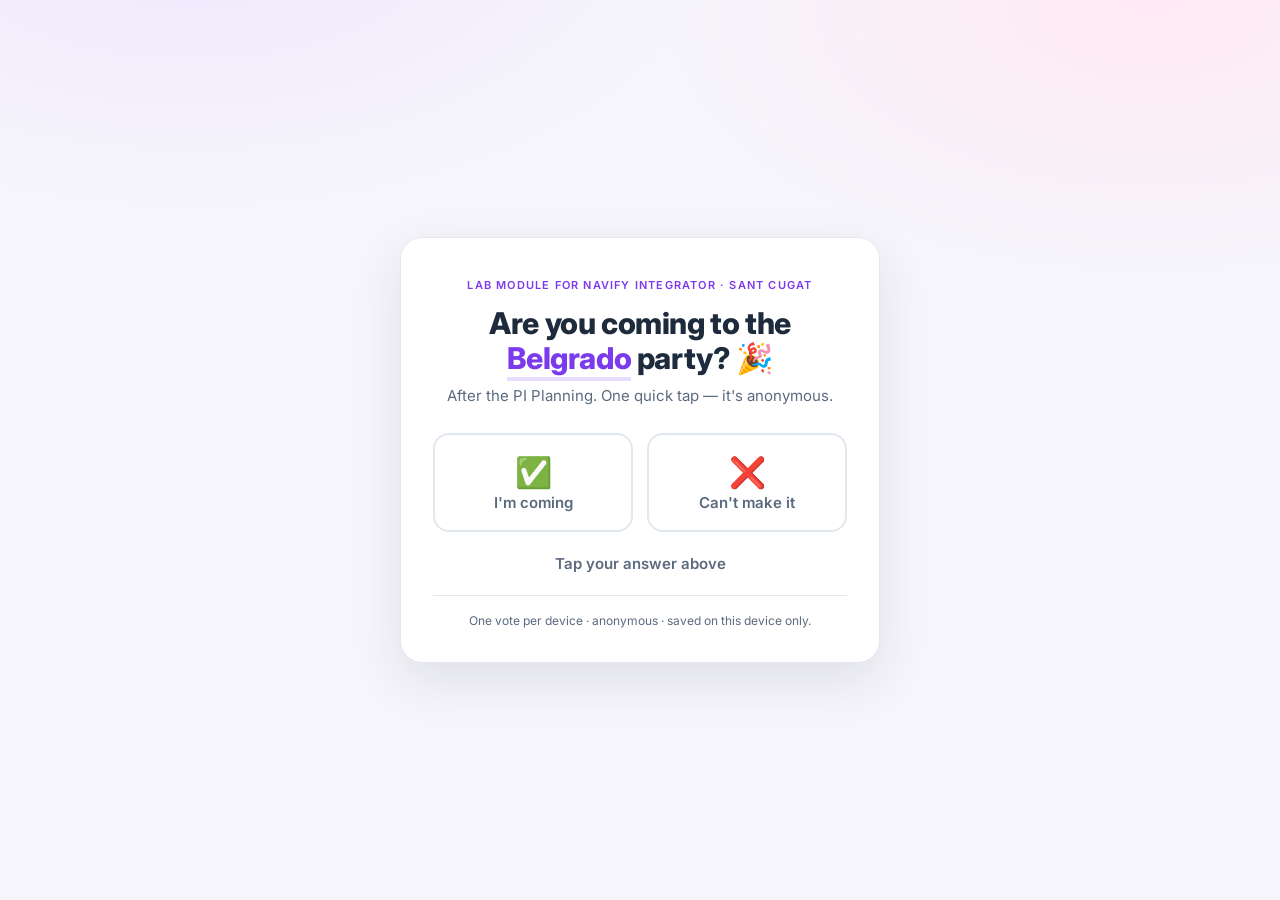
==== commit be223068: "Remove Firebase; keep anonymous per-device RSVP counter Drops the Firebase integration and config en" ====
--- a/party/index.html
+++ b/party/index.html
@@ -19,24 +19,18 @@
       <button class="vote yes" id="voteYes">
         <span class="vote-emoji">✅</span>
         <span class="vote-label">I'm coming</span>
-        <span class="vote-count" id="countYes">0</span>
       </button>
       <button class="vote no" id="voteNo">
         <span class="vote-emoji">❌</span>
         <span class="vote-label">Can't make it</span>
-        <span class="vote-count" id="countNo">0</span>
       </button>
     </div>
 
-    <div class="bar" aria-hidden="true">
-      <div class="bar-yes" id="barYes"></div>
-    </div>
-    <p class="total" id="total">No votes yet</p>
+    <p class="total" id="total">Tap your answer above</p>
 
     <p class="mode-note" id="modeNote"></p>
   </main>
 
-  <script src="firebase-config.js"></script>
-  <script type="module" src="app.js"></script>
+  <script src="app.js"></script>
 </body>
 </html>
--- a/party/styles.css
+++ b/party/styles.css
@@ -91,43 +91,20 @@
 .vote:active { transform: translateY(0); }
 .vote-emoji { font-size: 30px; line-height: 1; }
 .vote-label {
-  font-size: 14px;
+  font-size: 15px;
   font-weight: 600;
   color: var(--muted);
-}
-.vote-count {
-  font-size: 34px;
-  font-weight: 800;
-  line-height: 1;
-  color: var(--ink);
 }
 
 .vote.yes.chosen { border-color: var(--yes); background: var(--yes-light); }
 .vote.yes.chosen .vote-label { color: var(--yes); }
-.vote.yes.chosen .vote-count { color: var(--yes); }
 .vote.no.chosen { border-color: var(--no); background: var(--no-light); }
 .vote.no.chosen .vote-label { color: var(--no); }
-.vote.no.chosen .vote-count { color: var(--no); }
 
-/* Result bar */
-.bar {
-  height: 10px;
-  border-radius: 999px;
-  background: var(--no-light);
-  overflow: hidden;
-  margin-bottom: 10px;
-}
-.bar-yes {
-  height: 100%;
-  width: 0%;
-  background: var(--yes);
-  border-radius: 999px;
-  transition: width 0.4s ease;
-}
 .total {
-  font-size: 14px;
+  font-size: 15px;
   color: var(--muted);
-  font-weight: 500;
+  font-weight: 600;
 }
 
 .mode-note {
@@ -141,5 +118,4 @@
 
 @media (max-width: 380px) {
   .poll { padding: 32px 20px 24px; }
-  .vote-count { font-size: 28px; }
 }
